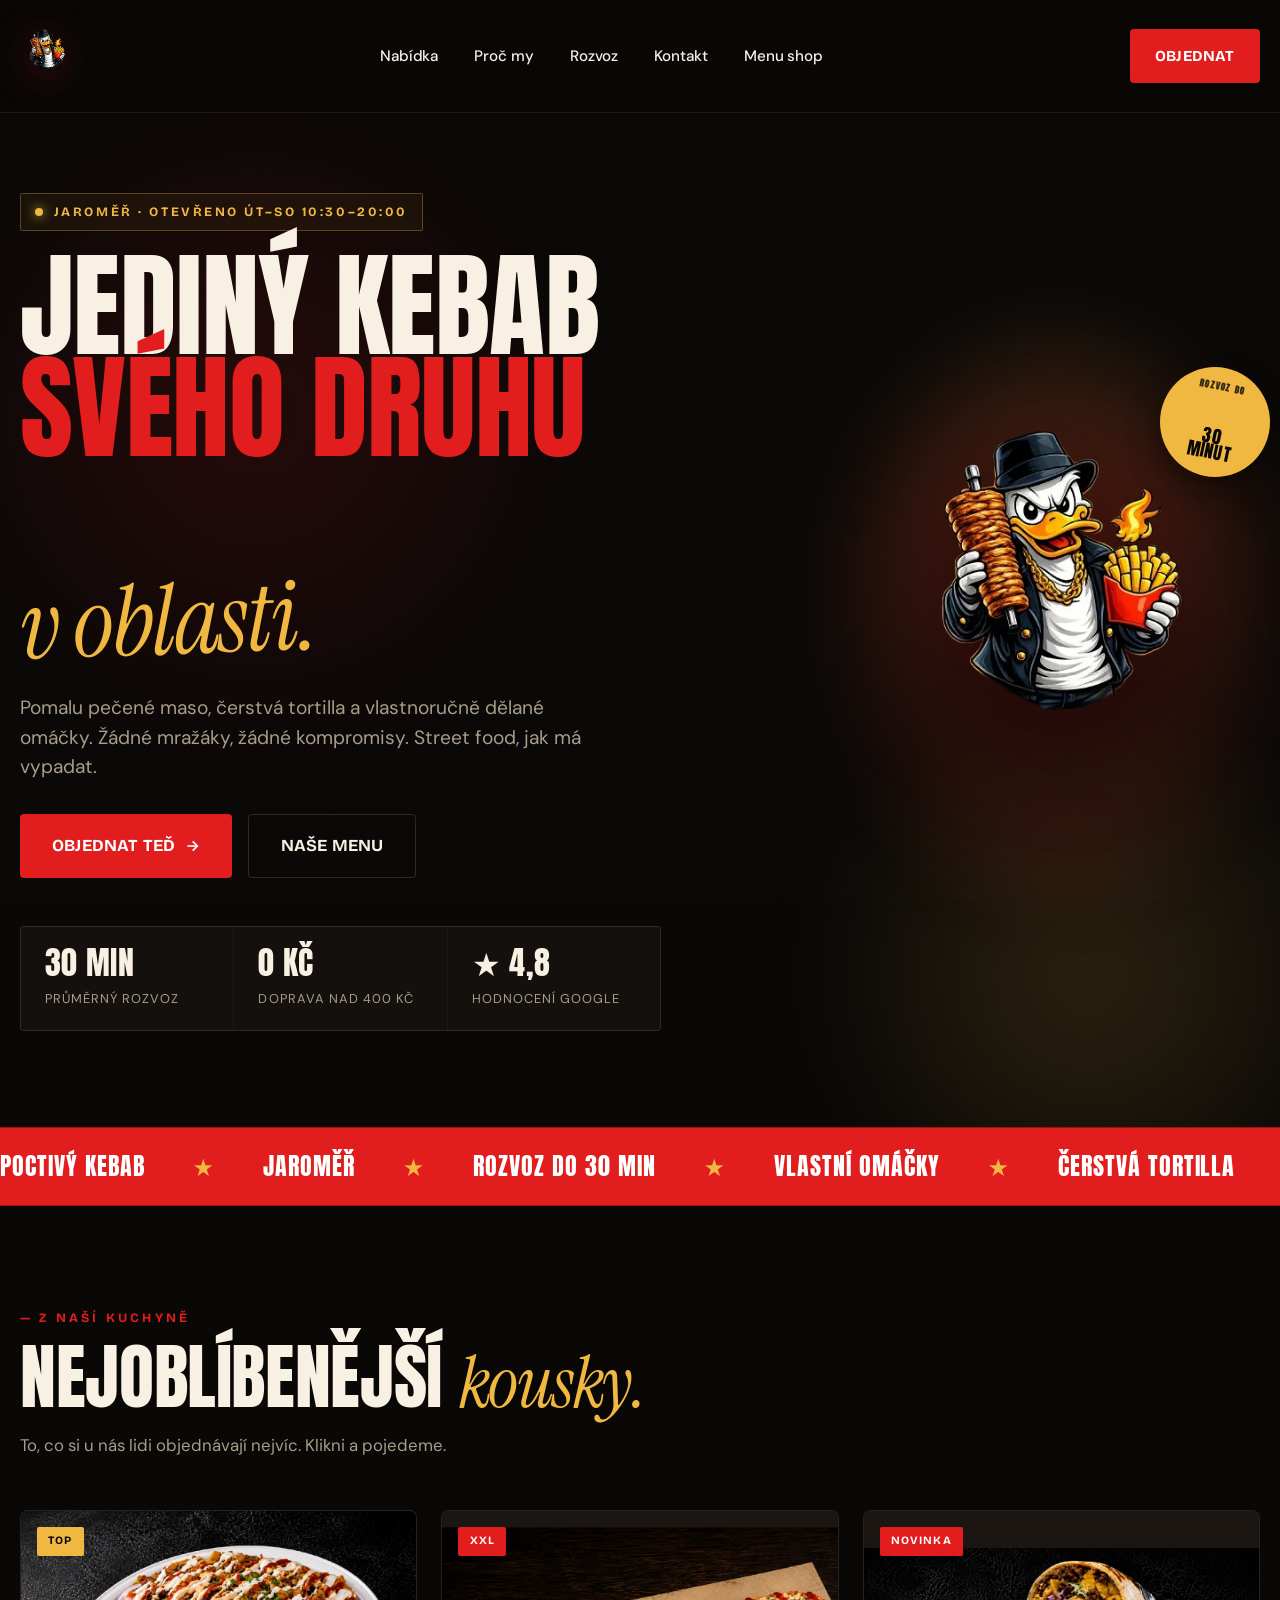
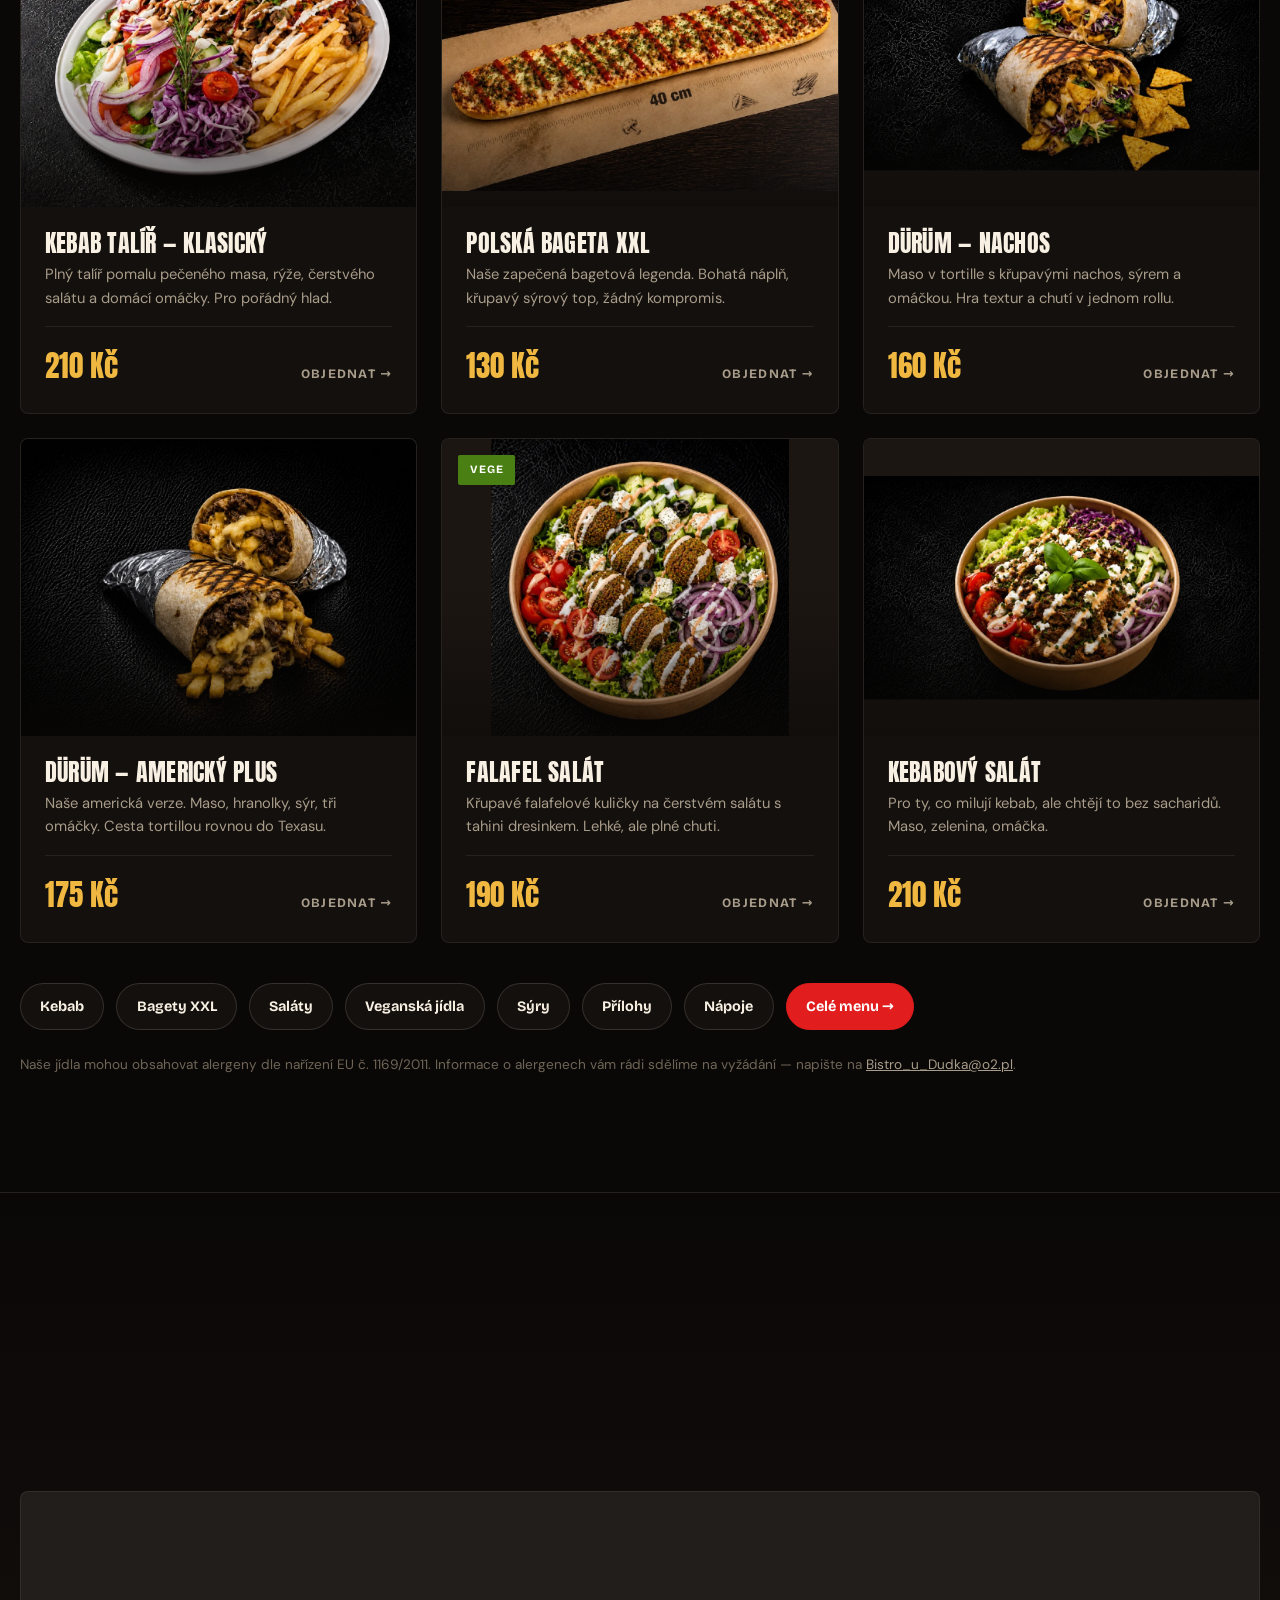
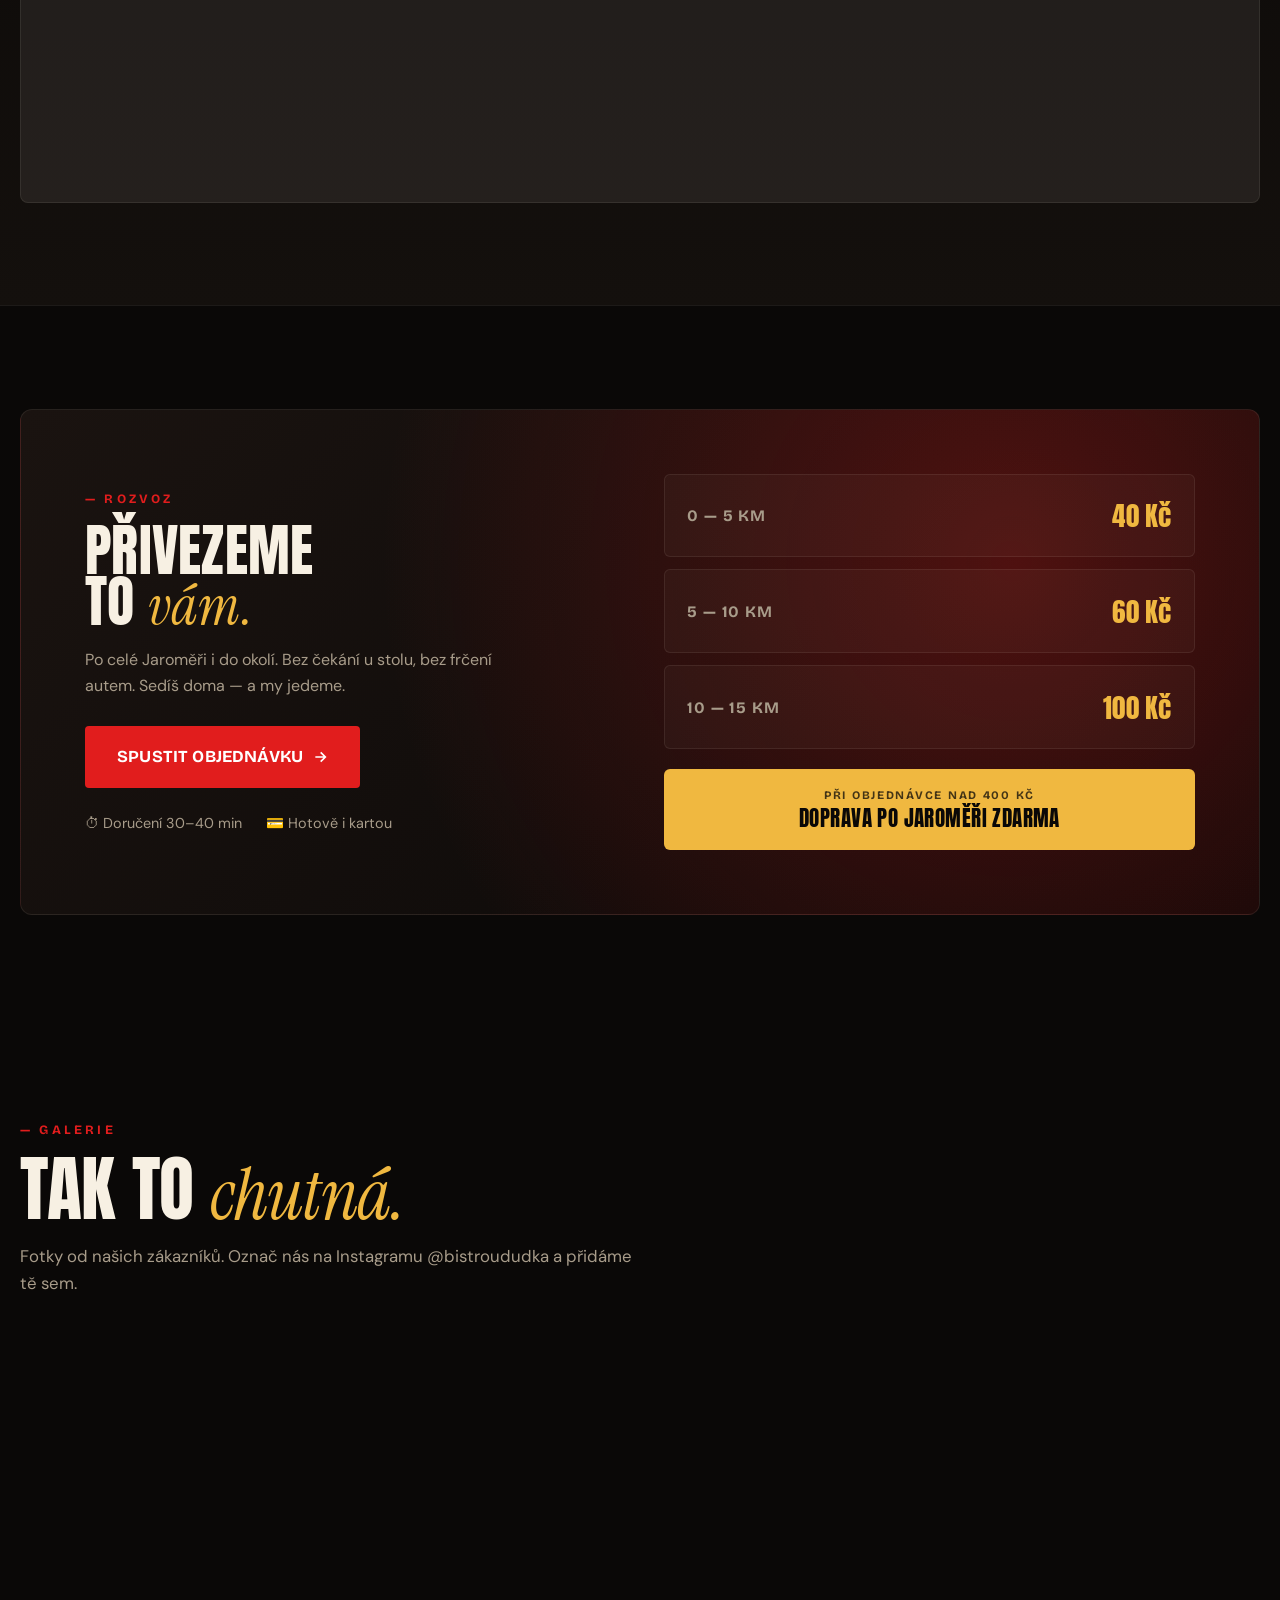
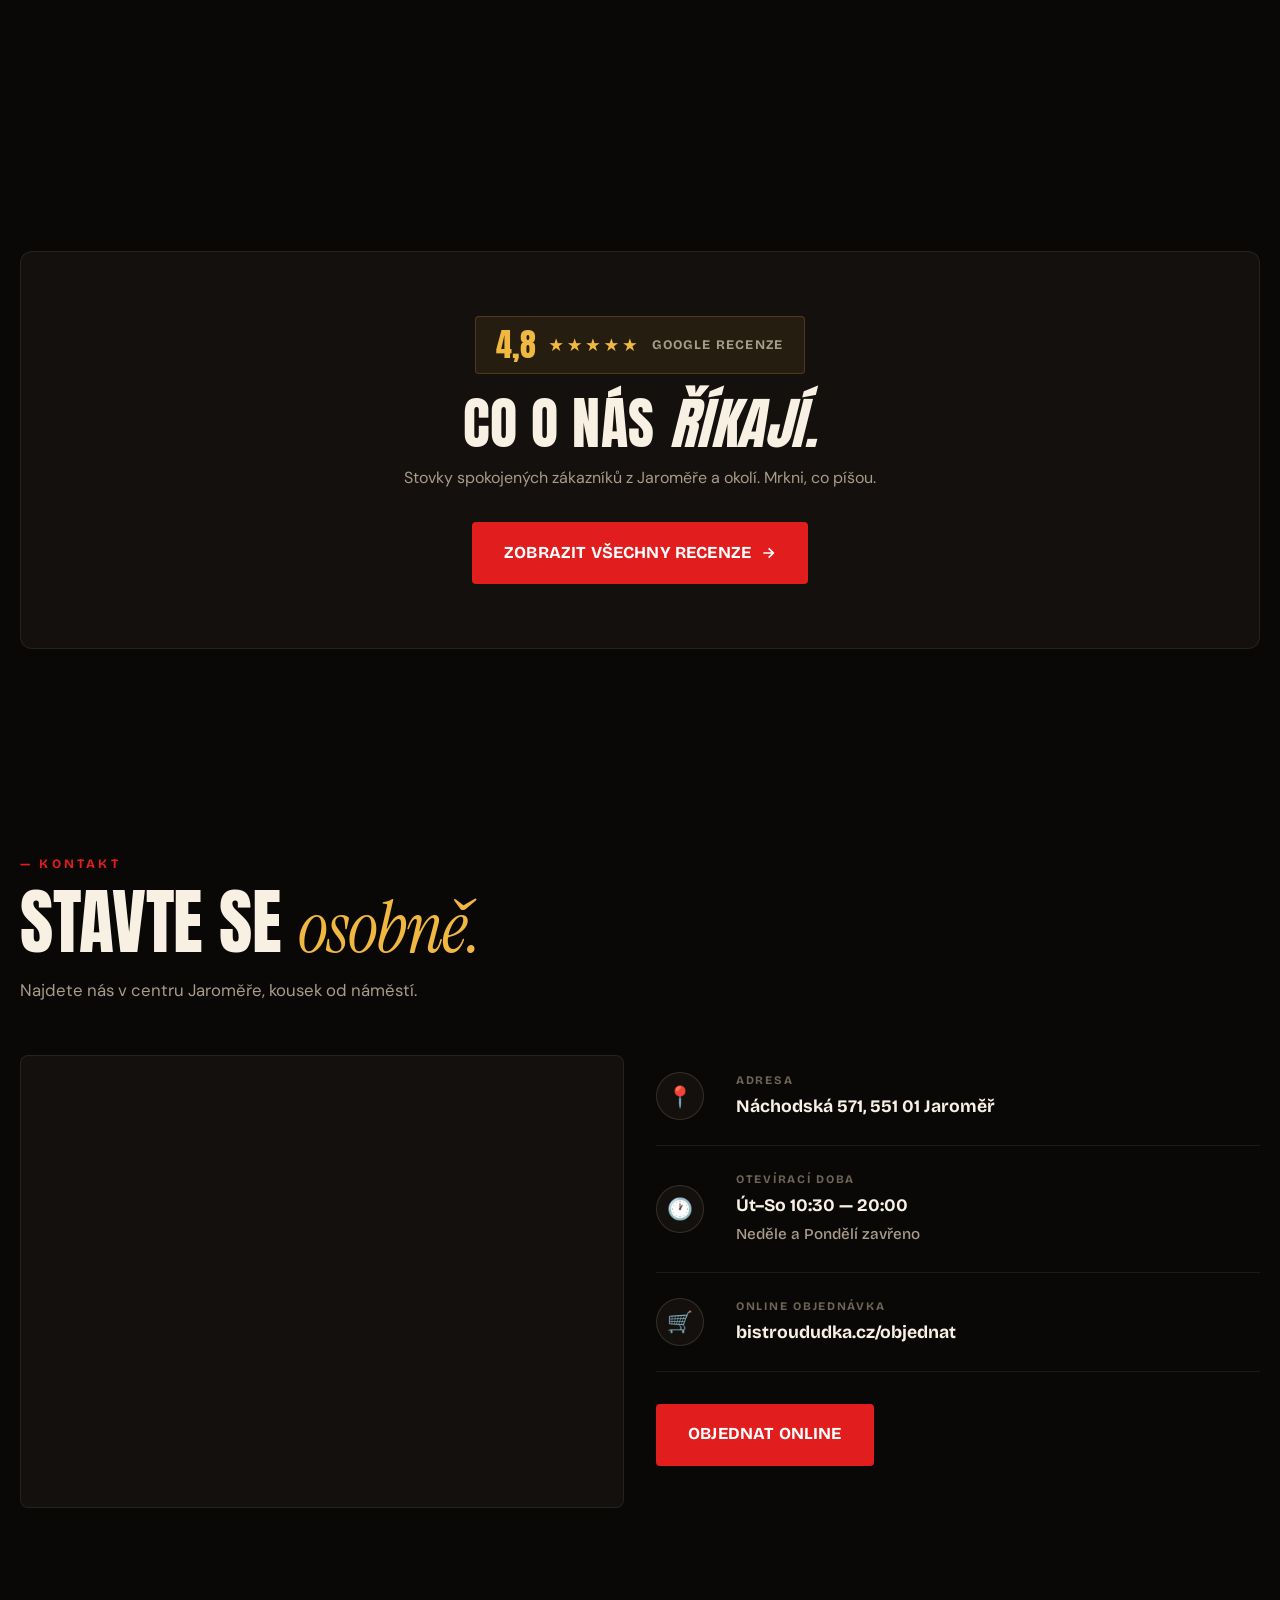
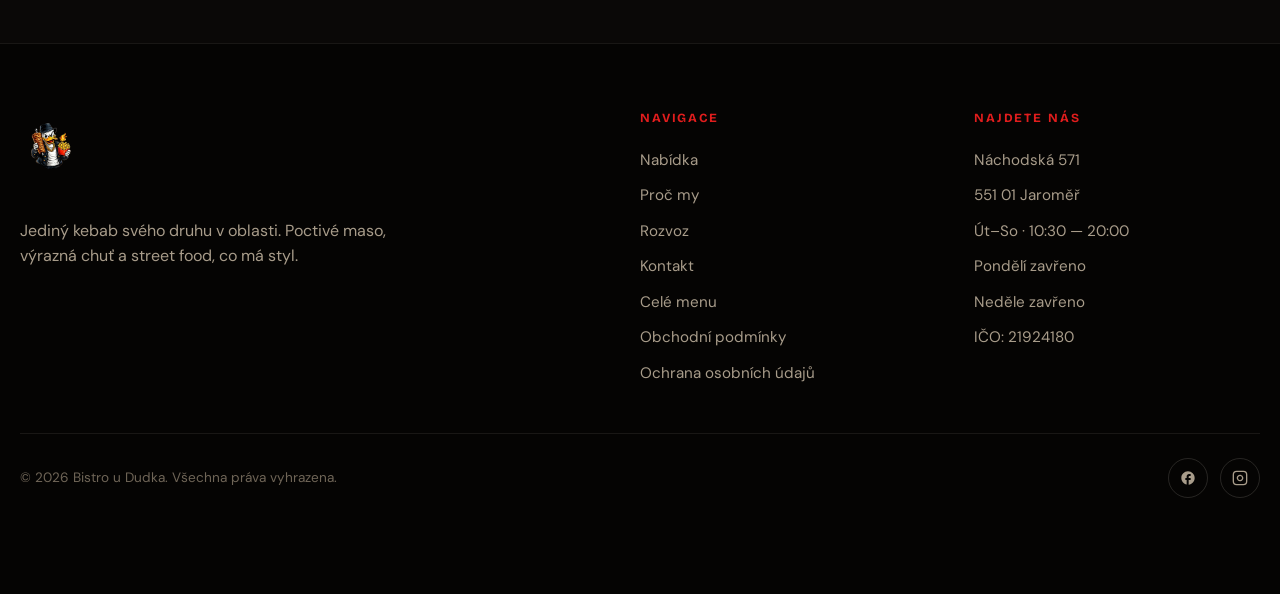
==== index.html @ 15f2c10a "Web Bistro u Dudka" ====
<!DOCTYPE html>
<html lang="cs">
<head>
<meta charset="UTF-8" />
<meta name="viewport" content="width=device-width, initial-scale=1.0" />
<title>Bistro u Dudka — Jediný kebab svého druhu v oblasti | Jaroměř</title>
<meta name="description" content="Poctivý kebab z Jaroměře. Pomalu pečené maso, vlastní omáčky, čerstvá tortilla. Rozvoz po Jaroměři a okolí do 30 minut." />
<meta property="og:title" content="Bistro u Dudka — Jediný kebab svého druhu v oblasti" />
<meta property="og:description" content="Poctivý kebab z Jaroměře. Pomalu pečené maso, vlastní omáčky, rozvoz do 30 min." />
<meta property="og:type" content="website" />
<meta property="og:url" content="https://bistroududka.cz" />
<meta property="og:image" content="images/mascot-removebg-preview.webp" />
<meta name="theme-color" content="#0a0807" />
 
<link rel="icon" type="image/webp" href="images/mascot-removebg-preview.webp" />
<link rel="icon" type="image/png" href="images/mascot-removebg-preview.png" />
<link href="fonts/fonts.css" rel="stylesheet">
 
<style>
  :root {
    --bg: #0a0807;
    --bg-elev: #14100d;
    --bg-elev-2: #1c1612;
    --ink: #f7f0e3;
    --ink-soft: #a89c8a;
    --ink-mute: #6f6557;
    --red: #e11d1d;
    --red-deep: #a30f0f;
    --red-glow: rgba(225,29,29,.4);
    --gold: #f0b840;
    --line: rgba(247,240,227,.08);
    --line-strong: rgba(247,240,227,.14);
 
    --display: 'Anton', 'Bricolage Grotesque', system-ui, sans-serif;
    --grotesque: 'Bricolage Grotesque', system-ui, sans-serif;
    --serif: 'Instrument Serif', Georgia, serif;
    --body: 'DM Sans', system-ui, -apple-system, sans-serif;
  }
 
  *, *::before, *::after { box-sizing: border-box; }
  html { scroll-behavior: smooth; }
  body {
    margin: 0;
    font-family: var(--body);
    background: var(--bg);
    color: var(--ink);
    line-height: 1.6;
    -webkit-font-smoothing: antialiased;
    overflow-x: hidden;
  }
  body::before {
    content: '';
    position: fixed; inset: 0;
    background-image: url("data:image/svg+xml,%3Csvg viewBox='0 0 200 200' xmlns='http://www.w3.org/2000/svg'%3E%3Cfilter id='n'%3E%3CfeTurbulence type='fractalNoise' baseFrequency='0.85' numOctaves='2' stitchTiles='stitch'/%3E%3CfeColorMatrix values='0 0 0 0 1 0 0 0 0 0.94 0 0 0 0 0.83 0 0 0 0.5 0'/%3E%3C/filter%3E%3Crect width='100%25' height='100%25' filter='url(%23n)'/%3E%3C/svg%3E");
    opacity: .04; pointer-events: none; z-index: 1; mix-blend-mode: overlay;
  }
 
  img { max-width: 100%; display: block; }
  a { color: inherit; text-decoration: none; }
  button { font: inherit; cursor: pointer; border: 0; background: none; color: inherit; }
 
  .container { width: min(1240px, 100% - 2.5rem); margin-inline: auto; position: relative; z-index: 2; }
 
  /* ============== NAV — DESKTOP ============== */
  .nav {
    position: sticky; top: 0; z-index: 50;
    backdrop-filter: blur(16px);
    background: color-mix(in srgb, var(--bg) 85%, transparent);
    border-bottom: 1px solid var(--line);
    transition: transform .3s ease;
  }
  .nav-inner {
    display: flex; align-items: center; justify-content: space-between;
    padding: 1rem 0;
    gap: 1.5rem;
  }
  .brand {
    display: flex;
    align-items: center;
    flex-shrink: 0;
  }
  .brand img {
    height: 80px;
    width: auto;
    display: block;
    filter: drop-shadow(0 6px 18px rgba(225,29,29,.25));
    transition: transform .3s ease, filter .3s ease;
  }
  .brand:hover img {
    transform: scale(1.04);
    filter: drop-shadow(0 8px 22px rgba(225,29,29,.45));
  }
 
  .nav-links {
    display: flex;
    gap: 2.25rem;
    font-weight: 500;
    font-size: .95rem;
    letter-spacing: -.005em;
  }
  .nav-links a { position: relative; padding: .35rem 0; transition: color .2s ease; }
  .nav-links a:hover { color: var(--red); }
  .nav-links a::after {
    content:''; position: absolute; left: 0; bottom: -2px; height: 2px; width: 0;
    background: var(--red); transition: width .3s ease;
  }
  .nav-links a:hover::after { width: 100%; }
 
  /* Buttons */
  .btn {
    display: inline-flex; align-items: center; gap: .55rem;
    padding: .9rem 1.6rem;
    background: var(--red); color: #fff;
    border-radius: 4px;
    font-family: var(--grotesque);
    font-weight: 700; font-size: .95rem;
    letter-spacing: .01em;
    text-transform: uppercase;
    transition: transform .2s ease, background .25s ease, box-shadow .25s ease;
    white-space: nowrap;
    position: relative;
    overflow: hidden;
  }
  .btn:hover { background: var(--red-deep); transform: translateY(-2px); box-shadow: 0 16px 32px -12px var(--red-glow); }
  .btn--lg { padding: 1.1rem 2rem; font-size: 1.05rem; }
  .btn--ghost {
    background: transparent; color: var(--ink);
    border: 1.5px solid var(--line-strong);
  }
  .btn--ghost:hover { border-color: var(--red); color: var(--red); background: transparent; box-shadow: none; transform: translateY(-2px); }
 
  /* ============== NAV — MOBIL ============== */
  .nav-mobile-links {
    display: none;
  }
 
@media (max-width: 880px) {
    .nav { 
      padding: 0;
    }
    .nav-inner {
      flex-direction: column;
      align-items: center;
      padding: .3rem 0 .15rem;
      gap: .2rem;
    }
      .brand img {
      height: 130px;
      margin-top: -20px;
      margin-bottom: -25px;
      filter: drop-shadow(0 8px 22px rgba(225,29,29,.35));
    }
    .nav-links, .nav-cta { display: none; }

    .nav.nav--hidden { transform: translateY(-100%); }

    .nav-mobile-links {
      display: flex;
      width: 100%;
      gap: .25rem;
      overflow-x: auto;
      scroll-snap-type: x mandatory;
      -webkit-overflow-scrolling: touch;
      padding: .65rem 1.25rem .75rem;
      border-top: 1px solid var(--line);
      margin-top: .5rem;
      scrollbar-width: none;
    }
    .nav-mobile-links::-webkit-scrollbar { display: none; }
    .nav-mobile-links a {
      flex: 0 0 auto;
      padding: .7rem 1rem;
      font-family: var(--grotesque);
      font-weight: 600;
      font-size: .85rem;
      text-transform: uppercase;
      letter-spacing: .08em;
      color: var(--ink-soft);
      border-radius: 999px;
      background: var(--bg-elev);
      border: 1px solid var(--line);
      scroll-snap-align: start;
      transition: all .2s ease;
      white-space: nowrap;
    }
    .nav-mobile-links a:hover,
    .nav-mobile-links a:active,
    .nav-mobile-links a.is-cta {
      background: var(--red);
      border-color: var(--red);
      color: #fff;
    }
    .nav-mobile-links a.is-cta {
      font-weight: 700;
    }
 
    /* Reviews button — fix overflow on mobile */
    .reviews .btn {
      white-space: normal;
      word-break: break-word;
      max-width: 100%;
      font-size: .9rem;
      padding: 1rem 1.5rem;
    }
  }
 
  @media (max-width: 480px) {
       .brand img { 
      height: 120px; 
      margin-top: -18px;
      margin-bottom: -22px;
    }
 
    .reviews .btn {
      font-size: .82rem;
      padding: .9rem 1.2rem;
    }
  }
 
  /* ============== HERO ============== */
  .hero {
    position: relative;
    padding: clamp(2.5rem, 7vw, 5rem) 0 clamp(3rem, 8vw, 6rem);
    overflow: hidden;
  }
  .hero::before {
    content: '';
    position: absolute; top: -10%; left: -10%;
    width: 60%; height: 80%;
    background: radial-gradient(circle, var(--red-glow) 0%, transparent 60%);
    opacity: .35; pointer-events: none;
    filter: blur(40px);
  }
  .hero::after {
    content: '';
    position: absolute; bottom: -20%; right: -10%;
    width: 50%; height: 70%;
    background: radial-gradient(circle, rgba(240,184,64,.15) 0%, transparent 60%);
    pointer-events: none; filter: blur(40px);
  }
 
  .hero-grid {
    display: grid;
    grid-template-columns: 1.2fr 1fr;
    gap: clamp(2rem, 5vw, 5rem);
    align-items: center;
    position: relative; z-index: 2;
  }
  @media (max-width: 920px) { .hero-grid { grid-template-columns: 1fr; gap: 2.5rem; } }
 
  .hero-eyebrow {
    display: inline-flex; align-items: center; gap: .65rem;
    font-family: var(--grotesque);
    font-size: .8rem; font-weight: 600;
    text-transform: uppercase; letter-spacing: .2em;
    color: var(--gold);
    padding: .5rem .9rem;
    border: 1px solid rgba(240,184,64,.3);
    border-radius: 2px;
    background: rgba(240,184,64,.05);
  }
  .hero-eyebrow .dot { width: 8px; height: 8px; border-radius:50%; background: var(--gold); box-shadow: 0 0 12px var(--gold); }
 
  .hero h1 {
    font-family: var(--display);
    font-weight: 400;
    font-size: clamp(3rem, 9vw, 7.2rem);
    line-height: .88;
    letter-spacing: -0.005em;
    text-transform: uppercase;
    margin: 1.5rem 0 1.5rem;
    color: var(--ink);
  }
  .hero h1 .line2 { color: var(--red); display: block; }
  .hero h1 .accent {
    font-family: var(--serif);
    font-style: italic;
    font-weight: 400;
    color: var(--gold);
    text-transform: none;
    letter-spacing: -.02em;
    display: inline-block;
    transform: translateY(-.05em) rotate(-2deg);
    font-size: .85em;
  }
 
  .hero-lead {
    font-size: clamp(1.05rem, 1.5vw, 1.2rem);
    color: var(--ink-soft);
    max-width: 44ch;
    margin: 0 0 2rem;
    line-height: 1.55;
  }
  .hero-cta { display: flex; gap: 1rem; flex-wrap: wrap; }
  @media (max-width: 480px) {
    .hero-cta .btn { flex: 1; justify-content: center; min-width: 0; }
  }
 
  /* hero mascot */
  .hero-mascot {
    position: relative;
    aspect-ratio: 3/4;
    max-width: 480px;
    margin-left: auto;
  }
  .hero-mascot-bg {
    position: absolute; inset: 0;
    background:
      radial-gradient(circle at 50% 40%, rgba(225,29,29,.35) 0%, transparent 55%),
      conic-gradient(from 0deg at 50% 50%, rgba(240,184,64,.1), rgba(225,29,29,.1), rgba(240,184,64,.1));
    border-radius: 50%;
    filter: blur(40px);
    animation: pulse-glow 4s ease-in-out infinite;
  }
  @keyframes pulse-glow { 0%, 100% { transform: scale(.95); opacity: .8; } 50% { transform: scale(1.05); opacity: 1; } }
 
  .hero-mascot img {
    position: relative; z-index: 2;
    width: 100%; height: 100%;
    object-fit: contain;
    filter: drop-shadow(0 30px 50px rgba(0,0,0,.5));
  }
  .hero-mascot-stamp {
    position: absolute; top: 5%; right: -10px;
    z-index: 3;
    width: 110px; height: 110px;
    background: var(--gold); color: #0a0807;
    border-radius: 50%;
    display: grid; place-items: center;
    text-align: center;
    font-family: var(--display); font-weight: 400;
    font-size: 1.1rem; line-height: .95;
    letter-spacing: .02em;
    transform: rotate(12deg);
    box-shadow: 0 15px 30px rgba(0,0,0,.4);
    animation: wobble 5s ease-in-out infinite;
  }
  .hero-mascot-stamp small { display: block; font-size: .55rem; letter-spacing: .15em; font-weight: 700; margin-bottom: 4px; opacity: .8; }
  @keyframes wobble { 0%,100% { transform: rotate(12deg); } 50% { transform: rotate(5deg) scale(1.04); } }
 
  @media (max-width: 920px) {
    .hero-mascot { margin-inline: auto; max-width: 320px; }
  }
  @media (max-width: 480px) {
    .hero-mascot { max-width: 260px; }
    .hero-mascot-stamp { width: 85px; height: 85px; font-size: .85rem; right: 0; }
    .hero-mascot-stamp small { font-size: .5rem; }
  }
 
  /* Hero stats bar */
  .hero-stats {
    display: grid;
    grid-template-columns: repeat(3, 1fr);
    gap: 1px;
    margin-top: 3rem;
    background: var(--line);
    border: 1px solid var(--line);
    border-radius: 4px;
    overflow: hidden;
  }
  .hero-stat {
    background: var(--bg-elev);
    padding: 1.25rem 1.5rem;
  }
  .hero-stat strong {
    display: block;
    font-family: var(--display);
    font-size: clamp(1.4rem, 2.5vw, 2rem);
    font-weight: 400;
    letter-spacing: .01em;
    color: var(--ink);
    line-height: 1;
    margin-bottom: .35rem;
  }
  .hero-stat span {
    font-size: .8rem;
    color: var(--ink-soft);
    text-transform: uppercase;
    letter-spacing: .08em;
  }
  @media (max-width: 600px) {
    .hero-stats { grid-template-columns: 1fr; margin-top: 2rem; }
    .hero-stat { padding: 1rem 1.25rem; display: flex; justify-content: space-between; align-items: center; }
    .hero-stat strong { margin-bottom: 0; }
  }
 
  /* ============== TICKER ============== */
  .ticker {
    background: var(--red);
    color: #fff;
    padding: 1.2rem 0;
    overflow: hidden;
    position: relative;
    z-index: 2;
    border-top: 1px solid var(--red-deep);
    border-bottom: 1px solid var(--red-deep);
  }
  .ticker-track {
    display: flex; gap: 3rem;
    width: max-content;
    animation: scroll 30s linear infinite;
    font-family: var(--display);
    font-weight: 400;
    font-size: 1.5rem;
    text-transform: uppercase;
    letter-spacing: .04em;
  }
  .ticker-track span { display: inline-flex; align-items: center; gap: 3rem; white-space: nowrap; }
  .ticker-track .dot { color: var(--gold); }
  @keyframes scroll { from { transform: translateX(0); } to { transform: translateX(-50%); } }
  @media (max-width: 600px) {
    .ticker-track { font-size: 1.15rem; gap: 2rem; }
    .ticker-track span { gap: 2rem; }
  }
 
  /* ============== Section base ============== */
  section { padding: clamp(3.5rem, 8vw, 7rem) 0; position: relative; z-index: 2; }
  .section-head { margin-bottom: clamp(2rem, 4vw, 3.5rem); }
  .section-eyebrow {
    font-family: var(--grotesque);
    font-size: .8rem; font-weight: 700;
    text-transform: uppercase; letter-spacing: .25em;
    color: var(--red);
    margin-bottom: 1rem;
  }
  .section-eyebrow::before { content: '— '; }
  .section-head h2 {
    font-family: var(--display);
    font-weight: 400;
    font-size: clamp(2.4rem, 6vw, 4.5rem);
    line-height: .9;
    letter-spacing: -.005em;
    text-transform: uppercase;
    margin: 0 0 1rem;
    color: var(--ink);
  }
  .section-head h2 em {
    font-family: var(--serif);
    font-style: italic;
    color: var(--gold);
    text-transform: none;
    font-weight: 400;
    letter-spacing: -.02em;
  }
  .section-head h2 .red { color: var(--red); }
  .section-head p {
    color: var(--ink-soft);
    max-width: 56ch;
    margin: 0;
    font-size: 1.05rem;
  }
 
  /* ============== MENU SHOWCASE ============== */
  .menu-grid {
    display: grid;
    grid-template-columns: repeat(3, 1fr);
    gap: 1.5rem;
  }
  @media (max-width: 880px) { .menu-grid { grid-template-columns: repeat(2, 1fr); } }
  @media (max-width: 540px) { .menu-grid { grid-template-columns: 1fr; gap: 1rem; } }
 
  .menu-card {
    background: var(--bg-elev);
    border: 1px solid var(--line);
    border-radius: 8px;
    overflow: hidden;
    transition: transform .35s ease, border-color .25s ease;
    display: flex; flex-direction: column;
  }
  .menu-card:hover { transform: translateY(-6px); border-color: var(--red); }
  .menu-card-img {
    aspect-ratio: 4/3;
    background: var(--bg-elev-2);
    background-size: cover; background-position: center;
    position: relative;
    overflow: hidden;
  }
  .menu-card-img::after {
    content: '';
    position: absolute; inset: 0;
    background: linear-gradient(to top, rgba(10,8,7,.6), transparent 50%);
  }
  .menu-card-tag {
    position: absolute; top: 1rem; left: 1rem; z-index: 2;
    background: var(--red); color: #fff;
    padding: .35rem .7rem;
    font-family: var(--grotesque); font-weight: 700;
    font-size: .7rem; text-transform: uppercase; letter-spacing: .1em;
    border-radius: 2px;
  }
  .menu-card-tag--gold { background: var(--gold); color: #0a0807; }
  .menu-card-body {
    padding: 1.5rem;
    flex: 1;
    display: flex; flex-direction: column;
  }
  .menu-card h3 {
    font-family: var(--display);
    font-weight: 400; font-size: 1.5rem;
    text-transform: uppercase;
    letter-spacing: .01em;
    margin: 0 0 .5rem;
    line-height: 1;
  }
  .menu-card p { color: var(--ink-soft); margin: 0 0 1rem; font-size: .92rem; flex: 1; }
  .menu-card-foot {
    display: flex; justify-content: space-between; align-items: baseline;
    padding-top: 1rem;
    border-top: 1px solid var(--line);
  }
  .menu-card-price {
    font-family: var(--display);
    font-size: 1.8rem;
    color: var(--gold);
  }
  .menu-card-link {
    font-family: var(--grotesque);
    font-weight: 600; font-size: .8rem;
    text-transform: uppercase; letter-spacing: .1em;
    color: var(--ink-soft);
    transition: color .2s ease;
  }
  .menu-card:hover .menu-card-link { color: var(--red); }
  .menu-card-link::after { content: ' →'; }
 
  /* Categories chips */
  .cat-chips {
    display: flex; gap: .75rem; flex-wrap: wrap;
    margin-top: 2.5rem;
  }
  .chip {
    padding: .7rem 1.2rem;
    background: var(--bg-elev);
    border: 1px solid var(--line-strong);
    border-radius: 999px;
    font-family: var(--grotesque);
    font-weight: 600; font-size: .9rem;
    transition: all .2s ease;
  }
  .chip:hover, .chip:active { background: var(--red); border-color: var(--red); color: #fff; transform: translateY(-2px); }
 
  /* ============== WHY US ============== */
  .why {
    background: linear-gradient(180deg, var(--bg) 0%, var(--bg-elev) 100%);
    border-top: 1px solid var(--line);
    border-bottom: 1px solid var(--line);
  }
  .why-grid {
    display: grid;
    grid-template-columns: repeat(3, 1fr);
    gap: 0;
    border: 1px solid var(--line);
    border-radius: 8px;
    overflow: hidden;
    background: var(--line);
  }
  @media (max-width: 880px) { .why-grid { grid-template-columns: 1fr; } }
  .why-item {
    background: var(--bg-elev);
    padding: clamp(2rem, 4vw, 3rem);
    position: relative;
  }
  .why-num {
    font-family: var(--display);
    font-size: 4rem;
    color: var(--red);
    line-height: 1;
    margin-bottom: 1.5rem;
    opacity: .9;
  }
  .why-item h3 {
    font-family: var(--display);
    font-weight: 400;
    font-size: 1.6rem;
    text-transform: uppercase;
    letter-spacing: .01em;
    margin: 0 0 .75rem;
  }
  .why-item p { color: var(--ink-soft); margin: 0; font-size: .95rem; line-height: 1.6; }
 
  /* ============== DELIVERY ============== */
  .delivery-wrap {
    background:
      radial-gradient(circle at 80% 30%, rgba(225,29,29,.3), transparent 60%),
      linear-gradient(135deg, #1a1310 0%, #0a0807 100%);
    border: 1px solid var(--line);
    border-radius: 12px;
    padding: clamp(2rem, 5vw, 4rem);
    position: relative;
    overflow: hidden;
  }
  .delivery-inner {
    display: grid;
    grid-template-columns: 1fr 1fr;
    gap: 3rem; align-items: center;
  }
  @media (max-width: 880px) { .delivery-inner { grid-template-columns: 1fr; gap: 2rem; } }
 
  .price-tiers { display: flex; flex-direction: column; gap: .75rem; }
  .tier {
    display: flex; justify-content: space-between; align-items: center;
    padding: 1.2rem 1.4rem;
    background: rgba(247,240,227,.03);
    border: 1px solid var(--line);
    border-radius: 6px;
    transition: all .25s ease;
  }
  .tier:hover { background: rgba(247,240,227,.06); border-color: var(--red); transform: translateX(4px); }
  .tier-range {
    font-family: var(--grotesque);
    font-weight: 600; font-size: 1rem;
    color: var(--ink-soft);
    text-transform: uppercase; letter-spacing: .05em;
  }
  .tier-price {
    font-family: var(--display);
    font-weight: 400; font-size: 1.7rem;
    color: var(--gold);
    letter-spacing: .01em;
  }
 
  .free-banner {
    margin-top: 1.25rem;
    background: var(--gold);
    color: #0a0807;
    padding: 1.25rem 1.4rem;
    border-radius: 6px;
    font-family: var(--display);
    font-weight: 400;
    text-align: center;
    font-size: 1.3rem;
    text-transform: uppercase;
    letter-spacing: .02em;
    line-height: 1.1;
  }
  .free-banner small {
    display: block;
    font-family: var(--grotesque);
    font-weight: 700;
    font-size: .72rem;
    letter-spacing: .15em;
    margin-bottom: .35rem;
    opacity: .75;
  }
 
  .delivery-notes {
    margin-top: 1.5rem;
    display: flex; gap: 1.5rem; flex-wrap: wrap;
    font-size: .9rem;
    color: var(--ink-soft);
  }
  .delivery-notes span { display: inline-flex; align-items: center; gap: .5rem; }
 
  /* ============== GALLERY ============== */
  .gallery {
    display: grid;
    grid-template-columns: repeat(4, 1fr);
    gap: 1rem;
  }
  @media (max-width: 880px) { .gallery { grid-template-columns: repeat(2, 1fr); } }
 
  .gallery a {
    aspect-ratio: 1;
    border-radius: 6px;
    overflow: hidden;
    position: relative;
    background: var(--bg-elev);
    border: 1px solid var(--line);
  }
  .gallery img { width:100%; height:100%; object-fit: cover; transition: transform .6s cubic-bezier(.2,.7,.2,1); }
  .gallery a:hover img { transform: scale(1.1); }
  .gallery a::after {
    content:''; position: absolute; inset: 0;
    background: linear-gradient(to top, rgba(225,29,29,.4), transparent 60%);
    opacity: 0; transition: opacity .3s ease;
  }
  .gallery a:hover::after { opacity: 1; }
 
  /* ============== REVIEWS ============== */
  .reviews {
    text-align: center;
    background: var(--bg-elev);
    border: 1px solid var(--line);
    border-radius: 12px;
    padding: clamp(2.5rem, 5vw, 4rem);
  }
  .review-rating {
    display: inline-flex; align-items: center; gap: .75rem;
    background: rgba(240,184,64,.08);
    border: 1px solid rgba(240,184,64,.2);
    padding: .75rem 1.25rem;
    border-radius: 4px;
    margin-bottom: 1.5rem;
    flex-wrap: wrap;
    justify-content: center;
  }
  .review-rating .num {
    font-family: var(--display);
    font-size: 2rem;
    color: var(--gold);
    line-height: 1;
  }
  .review-rating .stars { color: var(--gold); font-size: 1.1rem; letter-spacing: .15em; }
  .review-rating .label {
    font-family: var(--grotesque);
    font-size: .82rem; font-weight: 600;
    text-transform: uppercase; letter-spacing: .1em;
    color: var(--ink-soft);
  }
  .reviews h2 {
    font-family: var(--display);
    font-weight: 400;
    font-size: clamp(2rem, 5vw, 3.5rem);
    text-transform: uppercase;
    letter-spacing: .01em;
    line-height: .9;
    margin: 0 0 1rem;
  }
  .reviews p {
    color: var(--ink-soft);
    max-width: 50ch;
    margin: 0 auto 2rem;
  }
 
  /* ============== CONTACT ============== */
  .contact-grid {
    display: grid;
    grid-template-columns: 1fr 1fr;
    gap: 2rem;
  }
  @media (max-width: 880px) { .contact-grid { grid-template-columns: 1fr; } }
 
  .map-frame {
    aspect-ratio: 4/3;
    border-radius: 8px;
    overflow: hidden;
    border: 1px solid var(--line);
    background: var(--bg-elev);
  }
  .map-frame iframe {
    width: 100%; height: 100%; border: 0;
    filter: invert(.92) hue-rotate(180deg) saturate(.8) contrast(1.05);
  }
 
  .contact-block { padding: 1rem 0; }
  .contact-row {
    display: grid;
    grid-template-columns: 60px 1fr;
    gap: 1.25rem;
    padding: 1.5rem 0;
    border-bottom: 1px solid var(--line);
    align-items: center;
  }
  .contact-row:first-child { padding-top: 0; }
  .contact-row:last-child { border-bottom: 0; }
  .contact-icon {
    width: 48px; height: 48px;
    background: var(--bg-elev);
    border: 1px solid var(--line-strong);
    border-radius: 50%;
    display: grid; place-items: center;
    font-size: 1.3rem;
  }
  .contact-row .label {
    font-family: var(--grotesque);
    font-size: .72rem; font-weight: 700;
    text-transform: uppercase; letter-spacing: .15em;
    color: var(--ink-mute);
    margin-bottom: .2rem;
  }
  .contact-row .val {
    font-family: var(--grotesque);
    font-weight: 600; font-size: 1.1rem;
    color: var(--ink);
  }
  .contact-row .val a:hover { color: var(--red); }
  @media (max-width: 480px) {
    .contact-row { grid-template-columns: 48px 1fr; gap: 1rem; padding: 1.25rem 0; }
    .contact-icon { width: 40px; height: 40px; font-size: 1.1rem; }
    .contact-row .val { font-size: 1rem; }
  }
 
  /* ============== FOOTER ============== */
  footer {
    background: #050403;
    border-top: 1px solid var(--line);
    padding: 4rem 0 6rem;
    margin-top: 2rem;
    position: relative; z-index: 2;
  }
  .footer-top {
    display: grid;
    grid-template-columns: 2fr 1fr 1fr;
    gap: 3rem;
    padding-bottom: 3rem;
    border-bottom: 1px solid var(--line);
  }
  @media (max-width: 720px) { .footer-top { grid-template-columns: 1fr; gap: 2rem; text-align: center; } }
  .footer-brand img { height: 90px; width: auto; margin-bottom: 1.25rem; }
  @media (max-width: 720px) { .footer-brand img { margin-inline: auto; } .footer-brand p { margin-inline: auto; } }
  .footer-brand p { color: var(--ink-soft); margin: 0; max-width: 38ch; }
  .footer-col h5 {
    font-family: var(--grotesque);
    font-weight: 700; font-size: .78rem;
    letter-spacing: .15em;
    text-transform: uppercase;
    color: var(--red);
    margin: 0 0 1.25rem;
  }
  .footer-col ul { list-style: none; padding: 0; margin: 0; display: flex; flex-direction: column; gap: .7rem; }
  .footer-col li { color: var(--ink-soft); font-size: .95rem; }
  .footer-col a:hover { color: var(--gold); }
  .footer-bottom {
    padding-top: 1.5rem;
    display: flex; justify-content: space-between; align-items: center;
    gap: 1rem; flex-wrap: wrap;
    font-size: .85rem;
    color: var(--ink-mute);
  }
  .socials { display: flex; gap: .75rem; }
  .socials a {
    width: 40px; height: 40px;
    display: grid; place-items: center;
    border: 1px solid var(--line-strong);
    border-radius: 50%;
    color: var(--ink-soft);
    transition: all .25s ease;
  }
  .socials a:hover { background: var(--red); border-color: var(--red); color: #fff; transform: translateY(-2px); }
  .socials svg { width: 16px; height: 16px; }
 
  /* Sticky mobile CTA */
  .mobile-cta {
    display: none;
    position: fixed; bottom: 1rem; left: 1rem; right: 1rem;
    z-index: 45;
    background: var(--red); color: #fff;
    padding: 1.1rem 1.5rem;
    border-radius: 8px;
    text-align: center;
    font-family: var(--display);
    font-weight: 400;
    font-size: 1.2rem;
    text-transform: uppercase;
    letter-spacing: .03em;
    box-shadow: 0 18px 40px -10px var(--red-glow);
  }
  @media (max-width: 880px) {
    .mobile-cta { display: block; }
    body { padding-bottom: 5.5rem; }
  }
 
  /* Reveal */
  .reveal { opacity: 0; transform: translateY(20px); transition: opacity .7s ease, transform .7s ease; }
  .reveal.in { opacity: 1; transform: translateY(0); }
  @media (prefers-reduced-motion: reduce) {
    .reveal { opacity: 1; transform: none; }
    .ticker-track, .hero-mascot-stamp, .hero-mascot-bg { animation: none; }
    html { scroll-behavior: auto; }
  }
 
  /* ============== ORDER MODAL ============== */
  .order-overlay {
    position: fixed; inset: 0;
    z-index: 100;
    background: rgba(10,8,7,.88);
    backdrop-filter: blur(14px);
    display: none;
    place-items: center;
    padding: 1.5rem;
    overflow-y: auto;
  }
  .order-overlay.is-open { display: grid; }
 
  .order-modal {
    background: var(--bg-elev);
    border: 1px solid var(--line-strong);
    border-radius: 14px;
    width: min(920px, 100%);
    max-height: 90vh;
    overflow-y: auto;
    padding: clamp(1.5rem, 4vw, 2.5rem);
    position: relative;
    box-shadow: 0 40px 80px rgba(0,0,0,.6);
    animation: modalIn .35s ease;
  }
  @keyframes modalIn {
    from { opacity: 0; transform: scale(.96) translateY(10px); }
    to { opacity: 1; transform: scale(1) translateY(0); }
  }
 
  .order-modal-close {
    position: absolute; top: 1rem; right: 1rem;
    width: 44px; height: 44px;
    display: grid; place-items: center;
    border-radius: 50%;
    border: 1px solid var(--line-strong);
    background: var(--bg);
    color: var(--ink-soft);
    font-size: 1.3rem;
    transition: all .2s ease;
    z-index: 2;
  }
  .order-modal-close:hover { background: var(--red); border-color: var(--red); color: #fff; }
 
  .order-modal-title {
    font-family: var(--display);
    font-weight: 400;
    font-size: clamp(1.8rem, 4vw, 2.8rem);
    text-transform: uppercase;
    letter-spacing: .01em;
    line-height: .95;
    margin: 0 0 .5rem;
  }
  .order-modal-title em {
    font-family: var(--serif);
    font-style: italic;
    color: var(--gold);
    text-transform: none;
    font-weight: 400;
  }
  .order-modal-sub {
    color: var(--ink-soft);
    margin: 0 0 2rem;
    font-size: .95rem;
  }
 
  .order-cats {
    display: grid;
    grid-template-columns: repeat(3, 1fr);
    gap: 1rem;
  }
  @media (max-width: 700px) { .order-cats { grid-template-columns: repeat(2, 1fr); gap: .75rem; } }
 
  .order-cat {
    display: flex;
    flex-direction: column;
    border-radius: 10px;
    overflow: hidden;
    border: 1px solid var(--line);
    background: var(--bg);
    transition: transform .3s ease, border-color .25s ease, box-shadow .3s ease;
  }
  .order-cat:hover {
    transform: translateY(-5px);
    border-color: var(--red);
    box-shadow: 0 16px 32px -8px rgba(225,29,29,.25);
  }
  .order-cat-img {
    aspect-ratio: 16/10;
    background-size: cover;
    background-position: center;
    position: relative;
  }
  .order-cat-img::after {
    content: '';
    position: absolute; inset: 0;
    background: linear-gradient(to top, rgba(10,8,7,.45), transparent 60%);
  }
  .order-cat-label {
    padding: .9rem 1rem;
    font-family: var(--display);
    font-weight: 400;
    font-size: 1.15rem;
    text-transform: uppercase;
    letter-spacing: .02em;
    text-align: center;
    color: var(--ink);
  }
</style>
</head>
<body>
 
<!-- ============== NAV ============== -->
<header class="nav">
  <div class="container nav-inner">
    <a href="#" class="brand" aria-label="Bistro u Dudka">
      <img src="images/mascot-removebg-preview.webp" alt="Bistro u Dudka" />
    </a>
    <nav class="nav-links">
      <a href="#nabidka">Nabídka</a>
      <a href="#proc">Proč my</a>
      <a href="#rozvoz">Rozvoz</a>
      <a href="#kontakt">Kontakt</a>
      <a href="objednat/objednavka.html">Menu shop</a>
    </nav>
    <a class="btn nav-cta" href="objednat/objednavka.html">Objednat</a>
 
    <!-- Mobilní menu — viditelné odkazy pod logem -->
    <nav class="nav-mobile-links" aria-label="Mobilní navigace">
      <a href="#nabidka">Nabídka</a>
      <a href="#proc">Proč my</a>
      <a href="#rozvoz">Rozvoz</a>
      <a href="#kontakt">Kontakt</a>
      <a href="objednat/objednavka.html" class="is-cta">Objednat →</a>
    </nav>
  </div>
</header>
 
<!-- ============== HERO ============== -->
<section class="hero">
  <div class="container hero-grid">
    <div class="reveal">
      <span class="hero-eyebrow"><span class="dot"></span> Jaroměř · Otevřeno Út–So 10:30–20:00</span>
      <h1>
        Jediný kebab<br>
        <span class="line2">svého druhu</span><br>
        <span class="accent">v oblasti.</span>
      </h1>
      <p class="hero-lead">
        Pomalu pečené maso, čerstvá tortilla a vlastnoručně dělané omáčky. Žádné mražáky, žádné kompromisy. Street food, jak má vypadat.
      </p>
      <div class="hero-cta">
        <a class="btn btn--lg" href="objednat/objednavka.html">
          Objednat teď
          <svg width="16" height="16" viewBox="0 0 24 24" fill="none" stroke="currentColor" stroke-width="2.5"><path d="M5 12h14M13 5l7 7-7 7"/></svg>
        </a>
        <a class="btn btn--lg btn--ghost" href="#nabidka">Naše menu</a>
      </div>
 
      <div class="hero-stats">
        <div class="hero-stat"><strong>30 MIN</strong><span>průměrný rozvoz</span></div>
        <div class="hero-stat"><strong>0 KČ</strong><span>doprava nad 400 Kč</span></div>
        <div class="hero-stat"><strong>★ 4,8</strong><span>hodnocení Google</span></div>
      </div>
    </div>
 
    <div class="hero-mascot reveal">
      <div class="hero-mascot-bg"></div>
      <div class="hero-mascot-stamp"><small>ROZVOZ DO</small>30<br>MINUT</div>
      <img src="images/mascot-removebg-preview.webp" alt="Dudkův kebab maskot" />
    </div>
  </div>
</section>
 
<!-- ============== TICKER ============== -->
<div class="ticker" aria-hidden="true">
  <div class="ticker-track">
    <span>POCTIVÝ KEBAB <span class="dot">★</span> JAROMĚŘ <span class="dot">★</span> ROZVOZ DO 30 MIN <span class="dot">★</span> VLASTNÍ OMÁČKY <span class="dot">★</span> ČERSTVÁ TORTILLA <span class="dot">★</span> XXL BAGETY <span class="dot">★</span></span>
    <span>POCTIVÝ KEBAB <span class="dot">★</span> JAROMĚŘ <span class="dot">★</span> ROZVOZ DO 30 MIN <span class="dot">★</span> VLASTNÍ OMÁČKY <span class="dot">★</span> ČERSTVÁ TORTILLA <span class="dot">★</span> XXL BAGETY <span class="dot">★</span></span>
  </div>
</div>
 
<!-- ============== MENU SHOWCASE ============== -->
<section id="nabidka">
  <div class="container">
    <div class="section-head reveal">
      <div class="section-eyebrow">Z naší kuchyně</div>
      <h2>Nejoblíbenější <em>kousky.</em></h2>
      <p>To, co si u nás lidi objednávají nejvíc. Klikni a pojedeme.</p>
    </div>
 
    <div class="menu-grid">
      <a href="objednat/objednavka.html" class="menu-card reveal">
        <div class="menu-card-img" style="background-image:url('images/menu-kebab-talir.webp');">
          <span class="menu-card-tag menu-card-tag--gold">TOP</span>
        </div>
        <div class="menu-card-body">
          <h3>Kebab talíř — Klasický</h3>
          <p>Plný talíř pomalu pečeného masa, rýže, čerstvého salátu a domácí omáčky. Pro pořádný hlad.</p>
          <div class="menu-card-foot">
            <span class="menu-card-price">210 Kč</span>
            <span class="menu-card-link">Objednat</span>
          </div>
        </div>
      </a>
 
      <a href="objednat/objednavka.html" class="menu-card reveal">
        <div class="menu-card-img" style="background-image:url('images/menu-bageta-xxl.webp');">
          <span class="menu-card-tag">XXL</span>
        </div>
        <div class="menu-card-body">
          <h3>Polská bageta XXL</h3>
          <p>Naše zapečená bagetová legenda. Bohatá náplň, křupavý sýrový top, žádný kompromis.</p>
          <div class="menu-card-foot">
            <span class="menu-card-price">130 Kč</span>
            <span class="menu-card-link">Objednat</span>
          </div>
        </div>
      </a>
 
      <a href="objednat/objednavka.html" class="menu-card reveal">
        <div class="menu-card-img" style="background-image:url('images/menu-durum-nachos.webp');">
          <span class="menu-card-tag">NOVINKA</span>
        </div>
        <div class="menu-card-body">
          <h3>Dürüm — Nachos</h3>
          <p>Maso v tortille s křupavými nachos, sýrem a omáčkou. Hra textur a chutí v jednom rollu.</p>
          <div class="menu-card-foot">
            <span class="menu-card-price">160 Kč</span>
            <span class="menu-card-link">Objednat</span>
          </div>
        </div>
      </a>
 
      <a href="objednat/objednavka.html" class="menu-card reveal">
        <div class="menu-card-img" style="background-image:url('images/menu-durum-americky.webp');">
        </div>
        <div class="menu-card-body">
          <h3>Dürüm — Americký Plus</h3>
          <p>Naše americká verze. Maso, hranolky, sýr, tři omáčky. Cesta tortillou rovnou do Texasu.</p>
          <div class="menu-card-foot">
            <span class="menu-card-price">175 Kč</span>
            <span class="menu-card-link">Objednat</span>
          </div>
        </div>
      </a>
 
      <a href="objednat/objednavka.html" class="menu-card reveal">
        <div class="menu-card-img" style="background-image:url('images/menu-falafel-salat.webp');">
          <span class="menu-card-tag" style="background:#4a8013;">VEGE</span>
        </div>
        <div class="menu-card-body">
          <h3>Falafel salát</h3>
          <p>Křupavé falafelové kuličky na čerstvém salátu s tahini dresinkem. Lehké, ale plné chuti.</p>
          <div class="menu-card-foot">
            <span class="menu-card-price">190 Kč</span>
            <span class="menu-card-link">Objednat</span>
          </div>
        </div>
      </a>
 
      <a href="objednat/objednavka.html" class="menu-card reveal">
        <div class="menu-card-img" style="background-image:url('images/menu-kebab-salat.webp');">
        </div>
        <div class="menu-card-body">
          <h3>Kebabový salát</h3>
          <p>Pro ty, co milují kebab, ale chtějí to bez sacharidů. Maso, zelenina, omáčka.</p>
          <div class="menu-card-foot">
            <span class="menu-card-price">210 Kč</span>
            <span class="menu-card-link">Objednat</span>
          </div>
        </div>
      </a>
    </div>
 
    <div class="cat-chips reveal">
      <a href="objednat/objednavka.html" class="chip">Kebab</a>
      <a href="objednat/objednavka.html" class="chip">Bagety XXL</a>
      <a href="objednat/objednavka.html" class="chip">Saláty</a>
      <a href="objednat/objednavka.html" class="chip">Veganská jídla</a>
      <a href="objednat/objednavka.html" class="chip">Sýry</a>
      <a href="objednat/objednavka.html" class="chip">Přílohy</a>
      <a href="objednat/objednavka.html" class="chip">Nápoje</a>
      <a href="objednat/objednavka.html" class="chip" style="background:var(--red);border-color:var(--red);color:#fff;">Celé menu →</a>
    </div>
    <p style="margin-top:1.5rem;font-size:.85rem;color:var(--ink-mute);">Naše jídla mohou obsahovat alergeny dle nařízení EU č. 1169/2011. Informace o alergenech vám rádi sdělíme na vyžádání — napište na <a href="mailto:Bistro_u_Dudka@o2.pl" style="color:var(--ink-soft);text-decoration:underline;">Bistro_u_Dudka@o2.pl</a>.</p>
  </div>
</section>
 
<!-- ============== WHY US ============== -->
<section id="proc" class="why">
  <div class="container">
    <div class="section-head reveal">
      <div class="section-eyebrow">Proč k nám</div>
      <h2>Není kebab jako <span class="red">kebab.</span></h2>
      <p>Tři důvody, proč u nás chutná líp než kdekoli jinde v Jaroměři.</p>
    </div>
 
    <div class="why-grid">
      <div class="why-item reveal">
        <div class="why-num">01</div>
        <h3>Poctivé maso</h3>
        <p>Pomalu pečené přímo před vámi. Žádné mražené patty, žádné rekonstruované směsi. Jen maso, koření a oheň.</p>
      </div>
      <div class="why-item reveal">
        <div class="why-num">02</div>
        <h3>Vlastní recepty</h3>
        <p>Omáčky míchané každé ráno u nás v kuchyni. Tortilly čerstvé. Zelenina denně z trhu. Tak jak to má být.</p>
      </div>
      <div class="why-item reveal">
        <div class="why-num">03</div>
        <h3>Rychlý rozvoz</h3>
        <p>Po Jaroměři a okolí. Průměr 30 minut od objednávky po dveře. Nad 400 Kč zdarma — protože to dává smysl.</p>
      </div>
    </div>
  </div>
</section>
 
<!-- ============== DELIVERY ============== -->
<section id="rozvoz">
  <div class="container">
    <div class="delivery-wrap reveal">
      <div class="delivery-inner">
        <div>
          <div class="section-eyebrow">Rozvoz</div>
          <h2 style="font-family:var(--display);font-weight:400;font-size:clamp(2.2rem,5vw,3.5rem);line-height:.9;letter-spacing:.005em;text-transform:uppercase;margin:0 0 1rem;">
            Přivezeme<br>to <em style="font-family:var(--serif);font-style:italic;color:var(--gold);text-transform:none;font-weight:400;">vám.</em>
          </h2>
          <p style="color:var(--ink-soft);max-width:38ch;margin:0 0 1.75rem;">
            Po celé Jaroměři i do okolí. Bez čekání u stolu, bez frčení autem. Sedíš doma — a my jedeme.
          </p>
          <a class="btn btn--lg" href="objednat/objednavka.html">
            Spustit objednávku
            <svg width="16" height="16" viewBox="0 0 24 24" fill="none" stroke="currentColor" stroke-width="2.5"><path d="M5 12h14M13 5l7 7-7 7"/></svg>
          </a>
          <div class="delivery-notes">
            <span>⏱ Doručení 30–40 min</span>
            <span>💳 Hotově i kartou</span>
          </div>
        </div>
        <div>
          <div class="price-tiers">
            <div class="tier"><span class="tier-range">0 — 5 km</span><span class="tier-price">40 Kč</span></div>
            <div class="tier"><span class="tier-range">5 — 10 km</span><span class="tier-price">60 Kč</span></div>
            <div class="tier"><span class="tier-range">10 — 15 km</span><span class="tier-price">100 Kč</span></div>
          </div>
          <div class="free-banner">
            <small>Při objednávce nad 400 Kč</small>
            Doprava po Jaroměři zdarma
          </div>
        </div>
      </div>
    </div>
  </div>
</section>
 
<!-- ============== GALLERY ============== -->
<section>
  <div class="container">
    <div class="section-head reveal">
      <div class="section-eyebrow">Galerie</div>
      <h2>Tak to <em>chutná.</em></h2>
      <p>Fotky od našich zákazníků. Označ nás na Instagramu @bistroududka a přidáme tě sem.</p>
    </div>
    <div class="gallery">
      <a href="#" class="reveal"><img src="images/gallery-1.webp" alt="Kebab" loading="lazy" /></a>
      <a href="#" class="reveal"><img src="images/gallery-2.webp" alt="Kebab" loading="lazy" /></a>
      <a href="#" class="reveal"><img src="images/gallery-3.webp" alt="Kebab" loading="lazy" /></a>
      <a href="#" class="reveal"><img src="images/gallery-4.webp" alt="Kebab" loading="lazy" /></a>
    </div>
  </div>
</section>
 
<!-- ============== REVIEWS ============== -->
<section>
  <div class="container">
    <div class="reviews reveal">
      <div class="review-rating">
        <span class="num">4,8</span>
        <span class="stars">★★★★★</span>
        <span class="label">Google recenze</span>
      </div>
      <h2>Co o nás <em>říkají.</em></h2>
      <p>Stovky spokojených zákazníků z Jaroměře a okolí. Mrkni, co píšou.</p>
      <a class="btn btn--lg" href="https://www.google.com/search?q=Bistro+u+Dudka+Recenze" target="_blank" rel="noopener">
        Zobrazit všechny recenze
        <svg width="16" height="16" viewBox="0 0 24 24" fill="none" stroke="currentColor" stroke-width="2.5"><path d="M5 12h14M13 5l7 7-7 7"/></svg>
      </a>
    </div>
  </div>
</section>
 
<!-- ============== CONTACT ============== -->
<section id="kontakt">
  <div class="container">
    <div class="section-head reveal">
      <div class="section-eyebrow">Kontakt</div>
      <h2>Stavte se <em>osobně.</em></h2>
      <p>Najdete nás v centru Jaroměře, kousek od náměstí.</p>
    </div>
 
    <div class="contact-grid">
      <div class="map-frame reveal">
        <iframe
          src="https://www.google.com/maps?q=N%C3%A1chodsk%C3%A1+571,+551+01+Jarom%C4%9B%C5%99&output=embed"
          loading="lazy"
          referrerpolicy="no-referrer-when-downgrade"
          title="Mapa — Bistro u Dudka"></iframe>
      </div>
 
      <div class="contact-block reveal">
        <div class="contact-row">
          <div class="contact-icon">📍</div>
          <div>
            <div class="label">Adresa</div>
            <div class="val">Náchodská 571, 551 01 Jaroměř</div>
          </div>
        </div>
        <div class="contact-row">
          <div class="contact-icon">🕐</div>
          <div>
            <div class="label">Otevírací doba</div>
            <div class="val">Út–So 10:30 — 20:00<br><span style="color:var(--ink-soft);font-size:.95rem;font-weight:500;">Neděle a Pondělí zavřeno</span></div>
          </div>
        </div>
        <div class="contact-row">
          <div class="contact-icon">🛒</div>
          <div>
            <div class="label">Online objednávka</div>
            <div class="val"><a href="objednat/objednavka.html">bistroududka.cz/objednat</a></div>
          </div>
        </div>
        <div style="margin-top:2rem;">
          <a class="btn btn--lg" href="objednat/objednavka.html">Objednat online</a>
        </div>
      </div>
    </div>
  </div>
</section>
 
<!-- ============== FOOTER ============== -->
<footer>
  <div class="container">
    <div class="footer-top">
      <div class="footer-brand">
        <img src="images/mascot-removebg-preview.webp" alt="Bistro u Dudka" />
        <p>Jediný kebab svého druhu v oblasti. Poctivé maso, výrazná chuť a street food, co má styl.</p>
      </div>
      <div class="footer-col">
        <h5>Navigace</h5>
        <ul>
          <li><a href="#nabidka">Nabídka</a></li>
          <li><a href="#proc">Proč my</a></li>
          <li><a href="#rozvoz">Rozvoz</a></li>
          <li><a href="#kontakt">Kontakt</a></li>
          <li><a href="objednat/objednavka.html">Celé menu</a></li>
          <li><a href="obchodni-podminky.html">Obchodní podmínky</a></li>
          <li><a href="ochrana-osobnich-udaju.html">Ochrana osobních údajů</a></li>
        </ul>
      </div>
      <div class="footer-col">
        <h5>Najdete nás</h5>
        <ul>
          <li>Náchodská 571</li>
          <li>551 01 Jaroměř</li>
          <li>Út–So · 10:30 — 20:00</li>
          <li>Pondělí zavřeno</li>
          <li>Neděle zavřeno</li>
          <li>IČO: 21924180</li>
        </ul>
      </div>
    </div>
    <div class="footer-bottom">
      <span>© 2026 Bistro u Dudka. Všechna práva vyhrazena.</span>
      <div class="socials">
        <a href="https://www.facebook.com/p/Bistro-u-Dudka-61564773971073/" aria-label="Facebook" target="_blank" rel="noopener">
          <svg viewBox="0 0 24 24" fill="currentColor"><path d="M22 12c0-5.52-4.48-10-10-10S2 6.48 2 12c0 4.84 3.44 8.87 8 9.8V15H8v-3h2V9.5C10 7.57 11.57 6 13.5 6H16v3h-2c-.55 0-1 .45-1 1v2h3v3h-3v6.95c5.05-.5 9-4.76 9-9.95z"/></svg>
        </a>
        <a href="https://www.instagram.com/bistroududka" aria-label="Instagram" target="_blank" rel="noopener">
          <svg viewBox="0 0 24 24" fill="none" stroke="currentColor" stroke-width="2"><rect x="2" y="2" width="20" height="20" rx="5"/><path d="M16 11.37A4 4 0 1 1 12.63 8 4 4 0 0 1 16 11.37z"/><line x1="17.5" y1="6.5" x2="17.51" y2="6.5"/></svg>
        </a>
      </div>
    </div>
  </div>
</footer>
 
<a class="mobile-cta" href="objednat/objednavka.html">🔥 Objednat teď</a>
 
<script>
  const io = new IntersectionObserver((entries) => {
    entries.forEach(e => { if (e.isIntersecting) { e.target.classList.add('in'); io.unobserve(e.target); } });
  }, { threshold: 0.12 });
  document.querySelectorAll('.reveal').forEach(el => io.observe(el));

  const navEl = document.querySelector('.nav');
  let lastY = window.scrollY, ticking = false;
  function onScroll() {
    const y = window.scrollY;
    if (y <= 40) {
      navEl.classList.remove('nav--hidden');
    } else if (y > lastY) {
      navEl.classList.add('nav--hidden');
    } else if (y < lastY) {
      navEl.classList.remove('nav--hidden');
    }
    lastY = y;
    ticking = false;
  }
  window.addEventListener('scroll', () => {
    if (!ticking) { requestAnimationFrame(onScroll); ticking = true; }
  }, { passive: true });
</script>
 
</body>
</html>
---- fonts/fonts.css ----
@font-face{font-family:'Anton';font-style:normal;font-weight:400;font-display:swap;src:url('anton-400-normal-ext.woff2') format('woff2');unicode-range:U+0100-024F,U+0300-0304,U+0308,U+0329,U+1E00-1EFF,U+2020,U+20A0-20AB,U+2113}
@font-face{font-family:'Anton';font-style:normal;font-weight:400;font-display:swap;src:url('anton-400-normal-lat.woff2') format('woff2');unicode-range:U+0000-00FF,U+0131,U+0152-0153,U+02BB-02BC,U+2000-206F,U+20AC,U+2122}
@font-face{font-family:'Bricolage Grotesque';font-style:normal;font-weight:500;font-display:swap;src:url('bricolage-grotesque-500-normal-ext.woff2') format('woff2');unicode-range:U+0100-024F,U+0300-0304,U+0308,U+0329,U+1E00-1EFF,U+2020,U+20A0-20AB,U+2113}
@font-face{font-family:'Bricolage Grotesque';font-style:normal;font-weight:500;font-display:swap;src:url('bricolage-grotesque-500-normal-lat.woff2') format('woff2');unicode-range:U+0000-00FF,U+0131,U+0152-0153,U+02BB-02BC,U+2000-206F,U+20AC,U+2122}
@font-face{font-family:'Bricolage Grotesque';font-style:normal;font-weight:700;font-display:swap;src:url('bricolage-grotesque-700-normal-ext.woff2') format('woff2');unicode-range:U+0100-024F,U+0300-0304,U+0308,U+0329,U+1E00-1EFF,U+2020,U+20A0-20AB,U+2113}
@font-face{font-family:'Bricolage Grotesque';font-style:normal;font-weight:700;font-display:swap;src:url('bricolage-grotesque-700-normal-lat.woff2') format('woff2');unicode-range:U+0000-00FF,U+0131,U+0152-0153,U+02BB-02BC,U+2000-206F,U+20AC,U+2122}
@font-face{font-family:'Bricolage Grotesque';font-style:normal;font-weight:800;font-display:swap;src:url('bricolage-grotesque-800-normal-ext.woff2') format('woff2');unicode-range:U+0100-024F,U+0300-0304,U+0308,U+0329,U+1E00-1EFF,U+2020,U+20A0-20AB,U+2113}
@font-face{font-family:'Bricolage Grotesque';font-style:normal;font-weight:800;font-display:swap;src:url('bricolage-grotesque-800-normal-lat.woff2') format('woff2');unicode-range:U+0000-00FF,U+0131,U+0152-0153,U+02BB-02BC,U+2000-206F,U+20AC,U+2122}
@font-face{font-family:'DM Sans';font-style:normal;font-weight:400;font-display:swap;src:url('dm-sans-400-normal-ext.woff2') format('woff2');unicode-range:U+0100-024F,U+0300-0304,U+0308,U+0329,U+1E00-1EFF,U+2020,U+20A0-20AB,U+2113}
@font-face{font-family:'DM Sans';font-style:normal;font-weight:400;font-display:swap;src:url('dm-sans-400-normal-lat.woff2') format('woff2');unicode-range:U+0000-00FF,U+0131,U+0152-0153,U+02BB-02BC,U+2000-206F,U+20AC,U+2122}
@font-face{font-family:'DM Sans';font-style:normal;font-weight:500;font-display:swap;src:url('dm-sans-500-normal-ext.woff2') format('woff2');unicode-range:U+0100-024F,U+0300-0304,U+0308,U+0329,U+1E00-1EFF,U+2020,U+20A0-20AB,U+2113}
@font-face{font-family:'DM Sans';font-style:normal;font-weight:500;font-display:swap;src:url('dm-sans-500-normal-lat.woff2') format('woff2');unicode-range:U+0000-00FF,U+0131,U+0152-0153,U+02BB-02BC,U+2000-206F,U+20AC,U+2122}
@font-face{font-family:'DM Sans';font-style:normal;font-weight:600;font-display:swap;src:url('dm-sans-600-normal-ext.woff2') format('woff2');unicode-range:U+0100-024F,U+0300-0304,U+0308,U+0329,U+1E00-1EFF,U+2020,U+20A0-20AB,U+2113}
@font-face{font-family:'DM Sans';font-style:normal;font-weight:600;font-display:swap;src:url('dm-sans-600-normal-lat.woff2') format('woff2');unicode-range:U+0000-00FF,U+0131,U+0152-0153,U+02BB-02BC,U+2000-206F,U+20AC,U+2122}
@font-face{font-family:'DM Sans';font-style:normal;font-weight:700;font-display:swap;src:url('dm-sans-700-normal-ext.woff2') format('woff2');unicode-range:U+0100-024F,U+0300-0304,U+0308,U+0329,U+1E00-1EFF,U+2020,U+20A0-20AB,U+2113}
@font-face{font-family:'DM Sans';font-style:normal;font-weight:700;font-display:swap;src:url('dm-sans-700-normal-lat.woff2') format('woff2');unicode-range:U+0000-00FF,U+0131,U+0152-0153,U+02BB-02BC,U+2000-206F,U+20AC,U+2122}
@font-face{font-family:'Instrument Serif';font-style:italic;font-weight:400;font-display:swap;src:url('instrument-serif-400-italic-ext.woff2') format('woff2');unicode-range:U+0100-024F,U+0300-0304,U+0308,U+0329,U+1E00-1EFF,U+2020,U+20A0-20AB,U+2113}
@font-face{font-family:'Instrument Serif';font-style:italic;font-weight:400;font-display:swap;src:url('instrument-serif-400-italic-lat.woff2') format('woff2');unicode-range:U+0000-00FF,U+0131,U+0152-0153,U+02BB-02BC,U+2000-206F,U+20AC,U+2122}
@font-face{font-family:'Instrument Serif';font-style:normal;font-weight:400;font-display:swap;src:url('instrument-serif-400-normal-ext.woff2') format('woff2');unicode-range:U+0100-024F,U+0300-0304,U+0308,U+0329,U+1E00-1EFF,U+2020,U+20A0-20AB,U+2113}
@font-face{font-family:'Instrument Serif';font-style:normal;font-weight:400;font-display:swap;src:url('instrument-serif-400-normal-lat.woff2') format('woff2');unicode-range:U+0000-00FF,U+0131,U+0152-0153,U+02BB-02BC,U+2000-206F,U+20AC,U+2122}
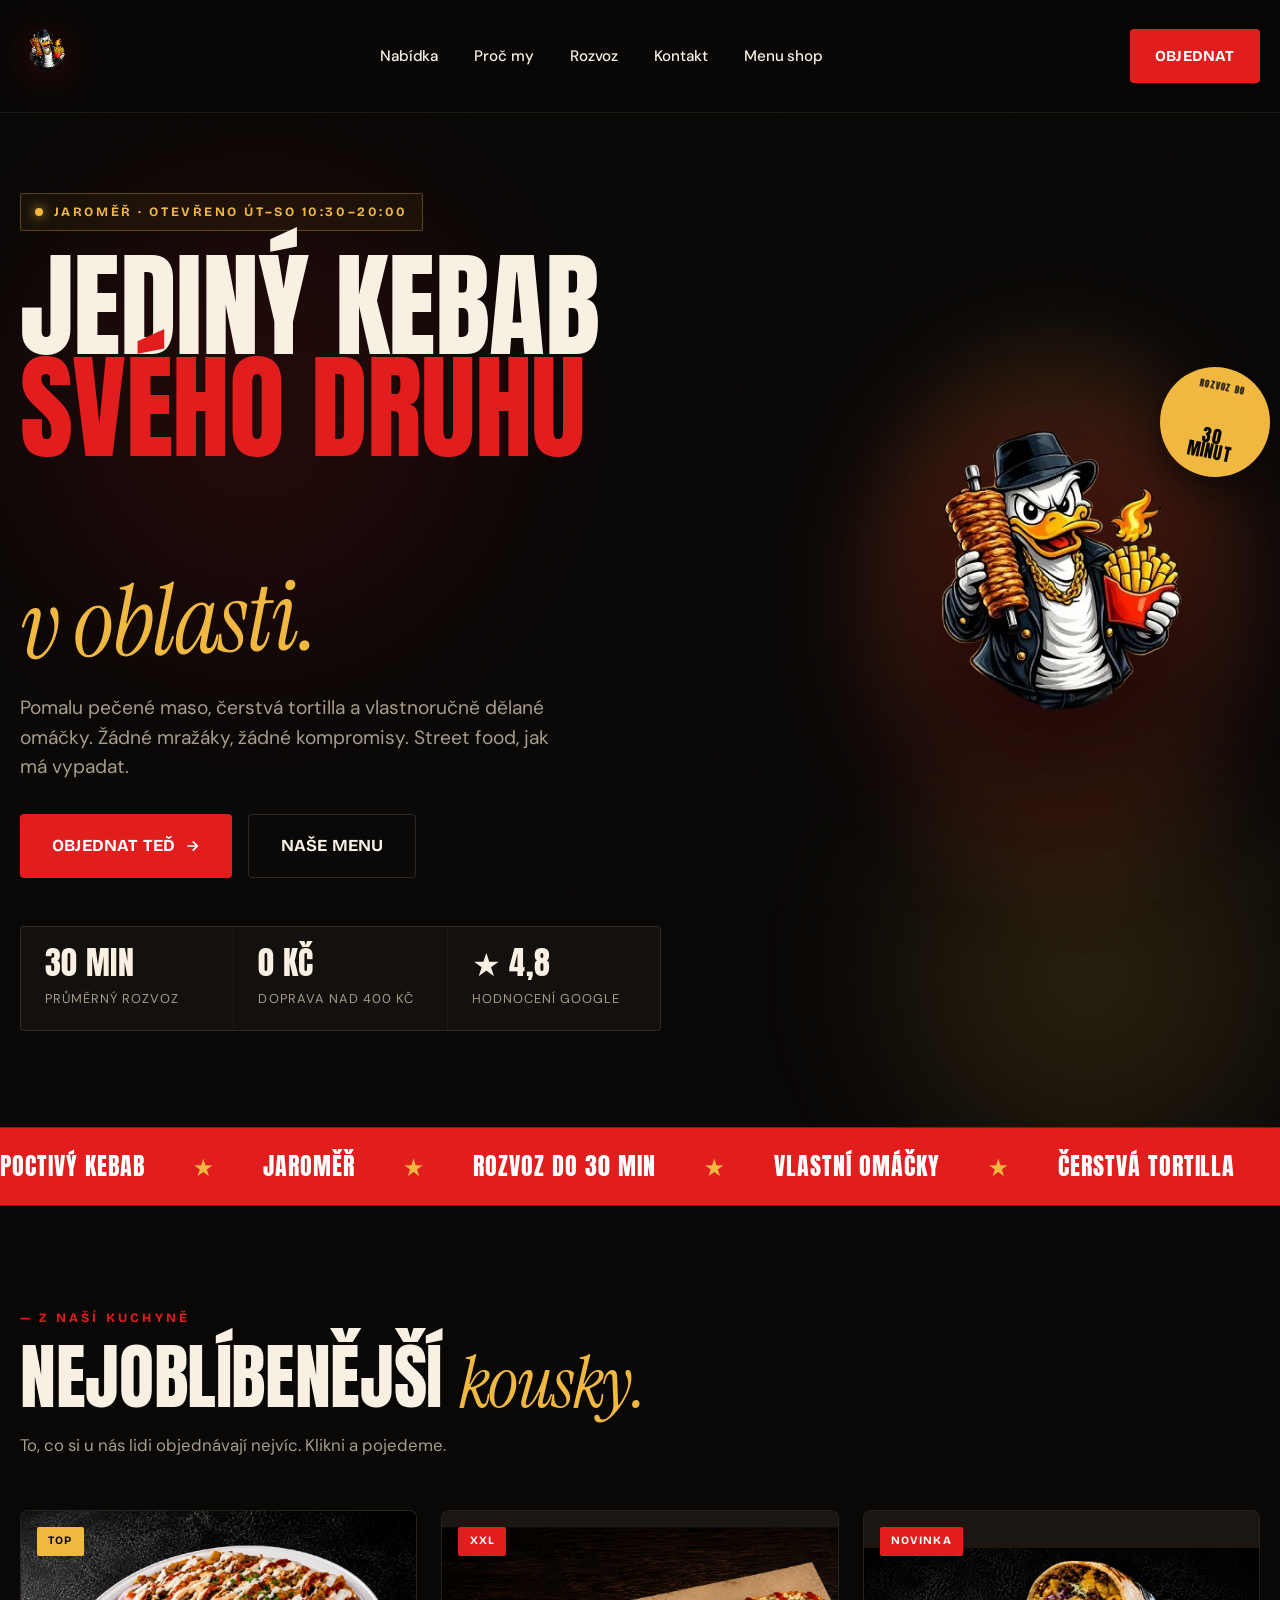
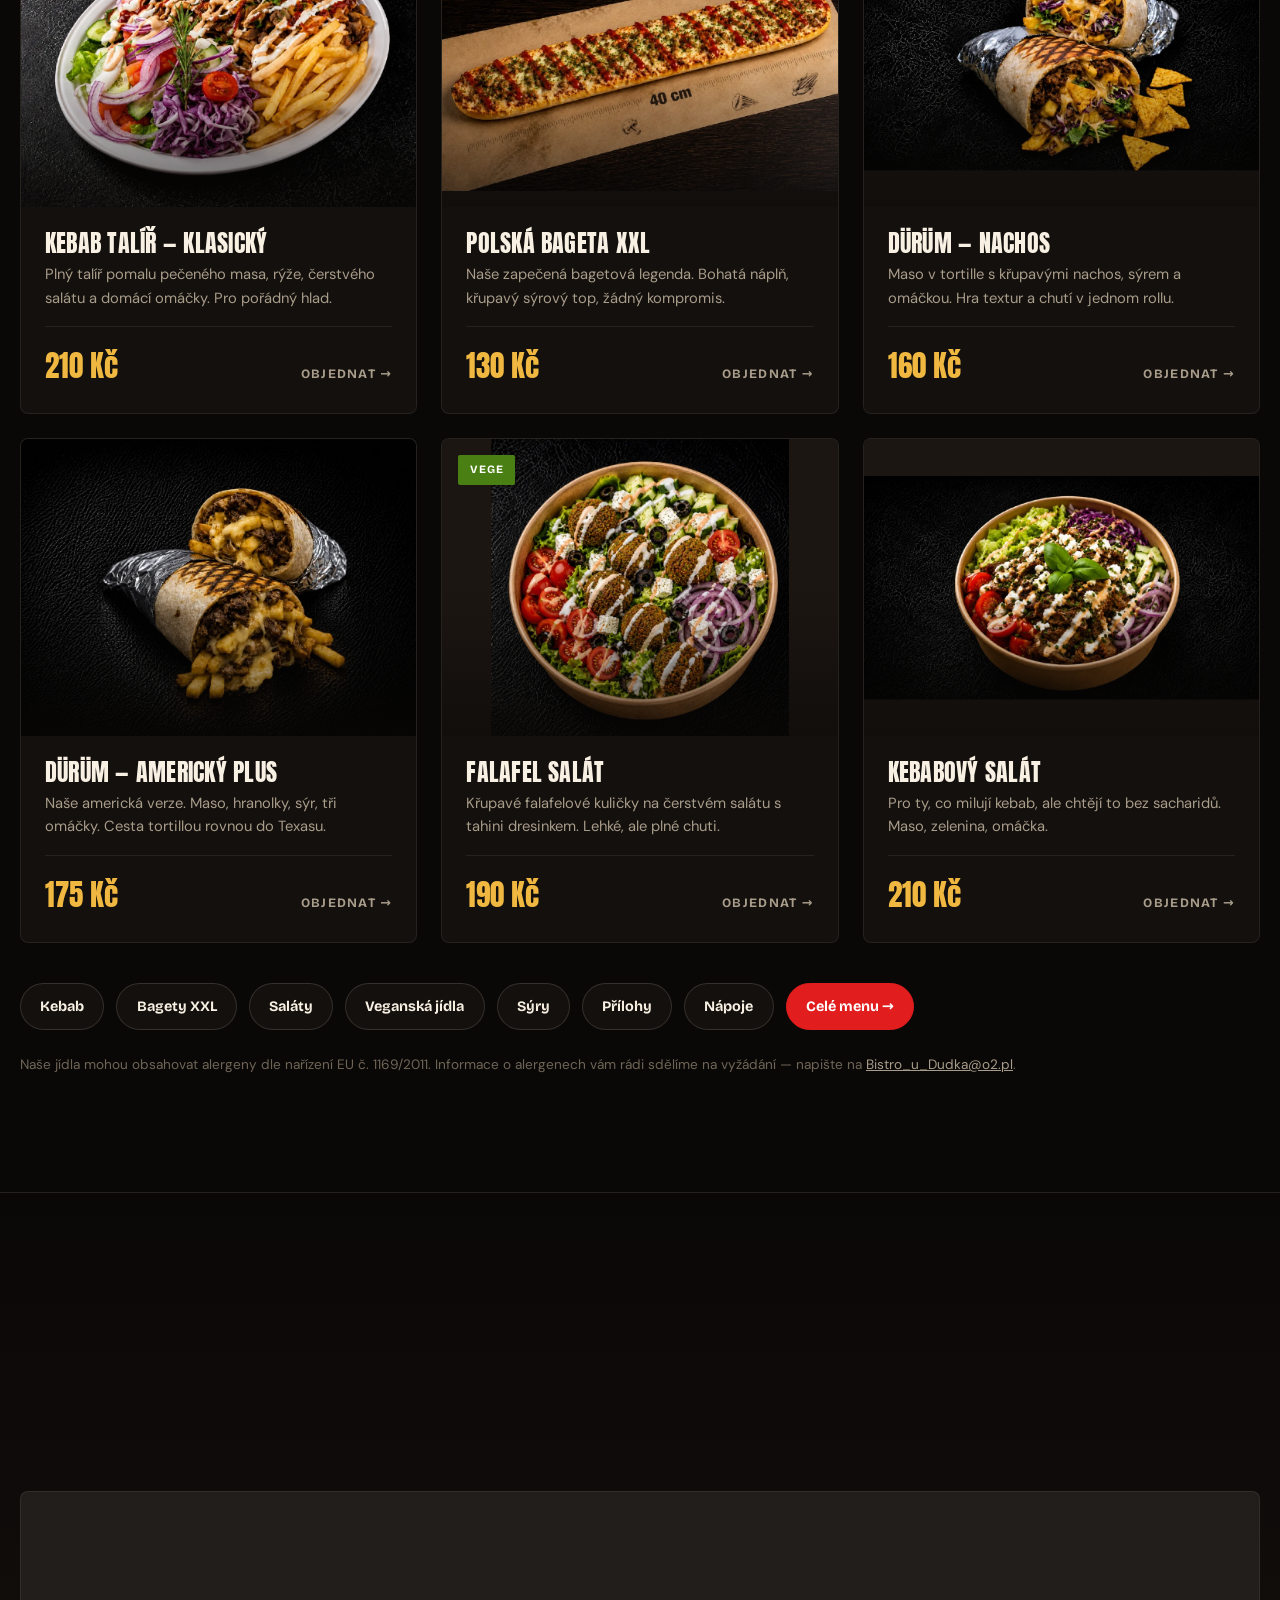
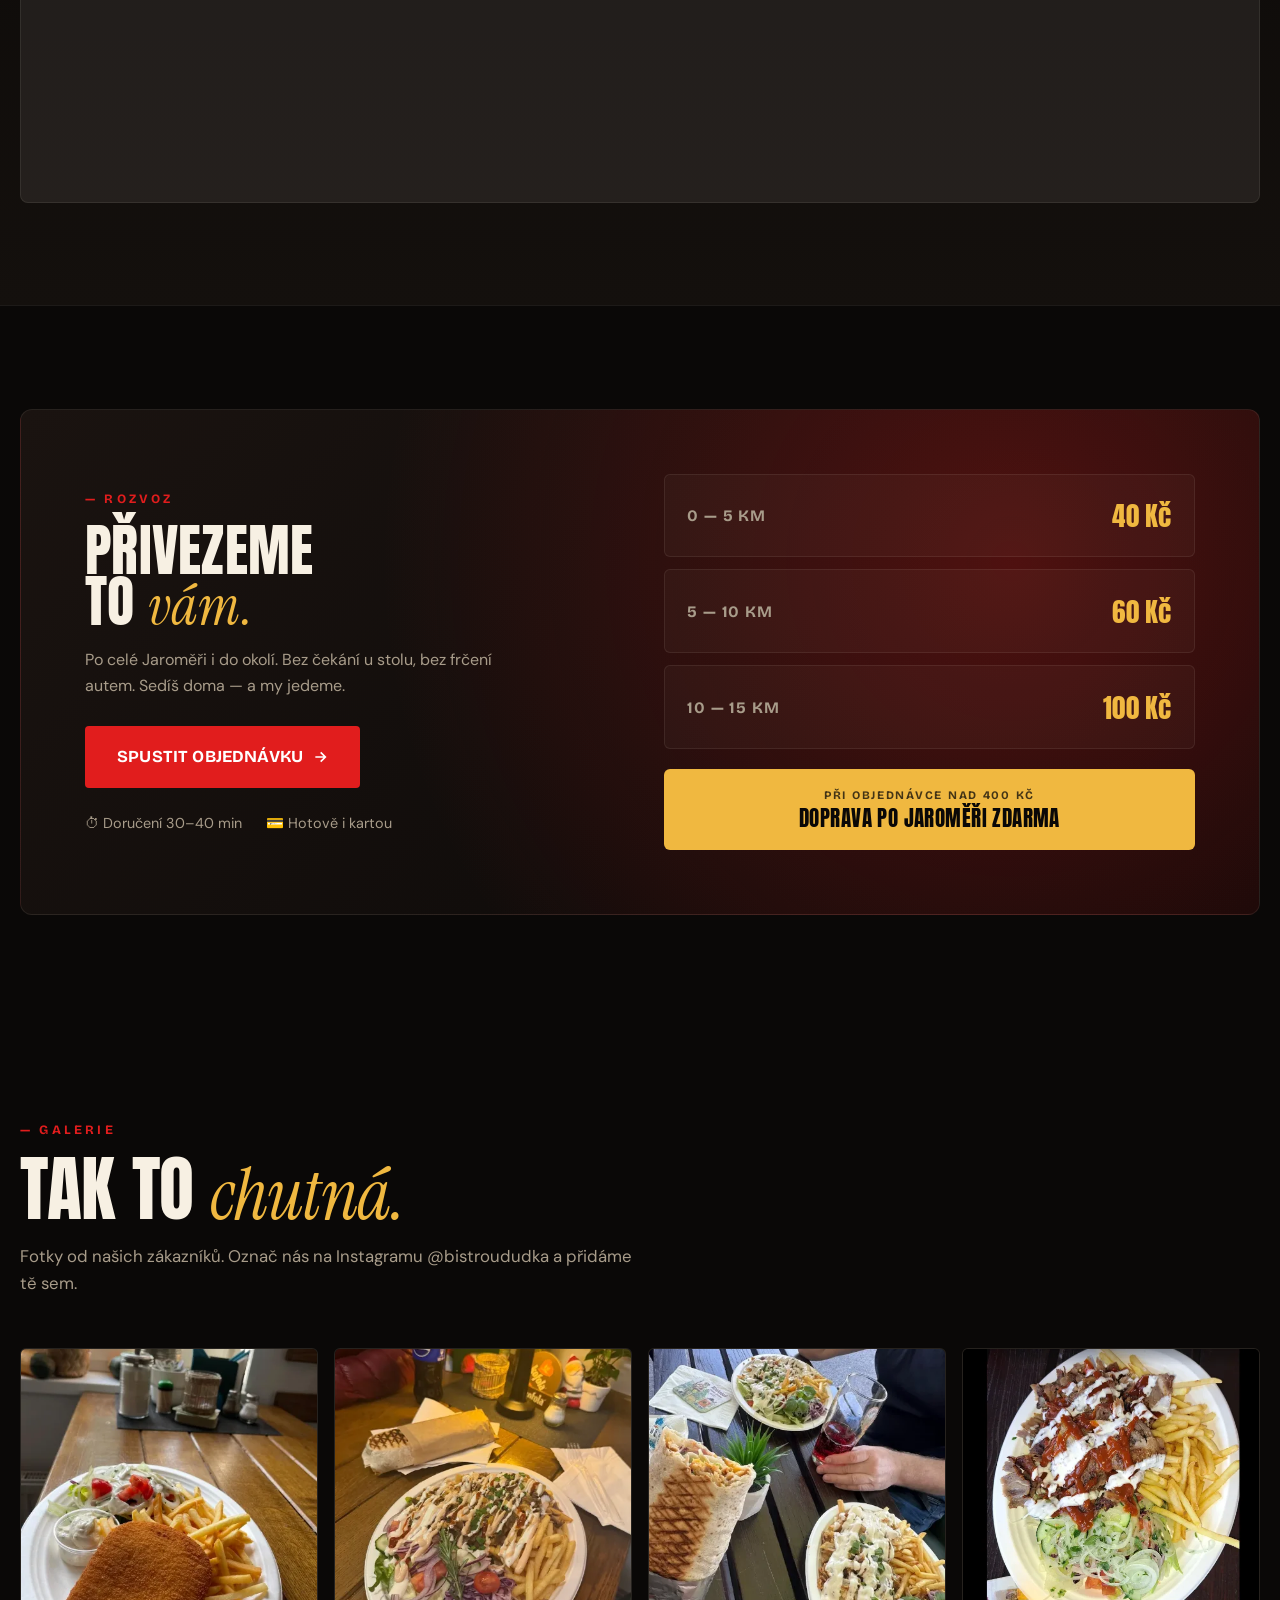
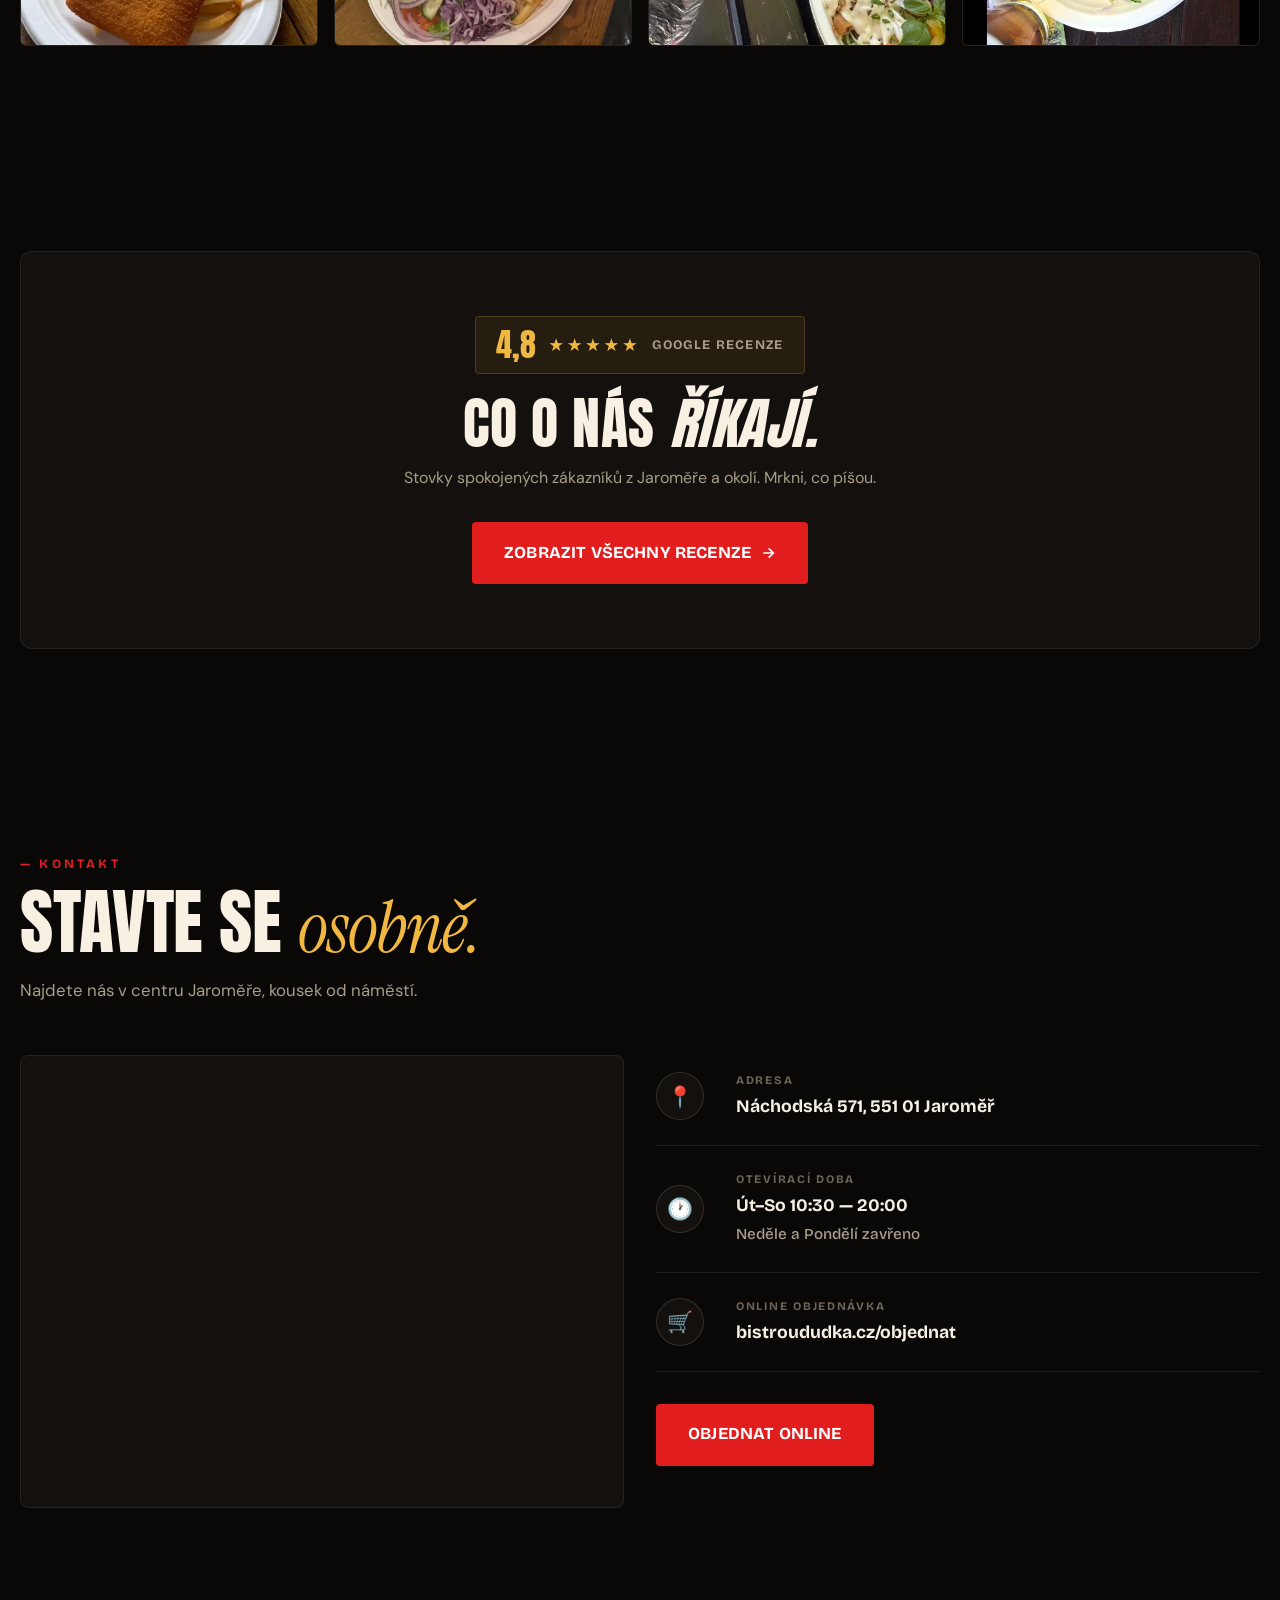
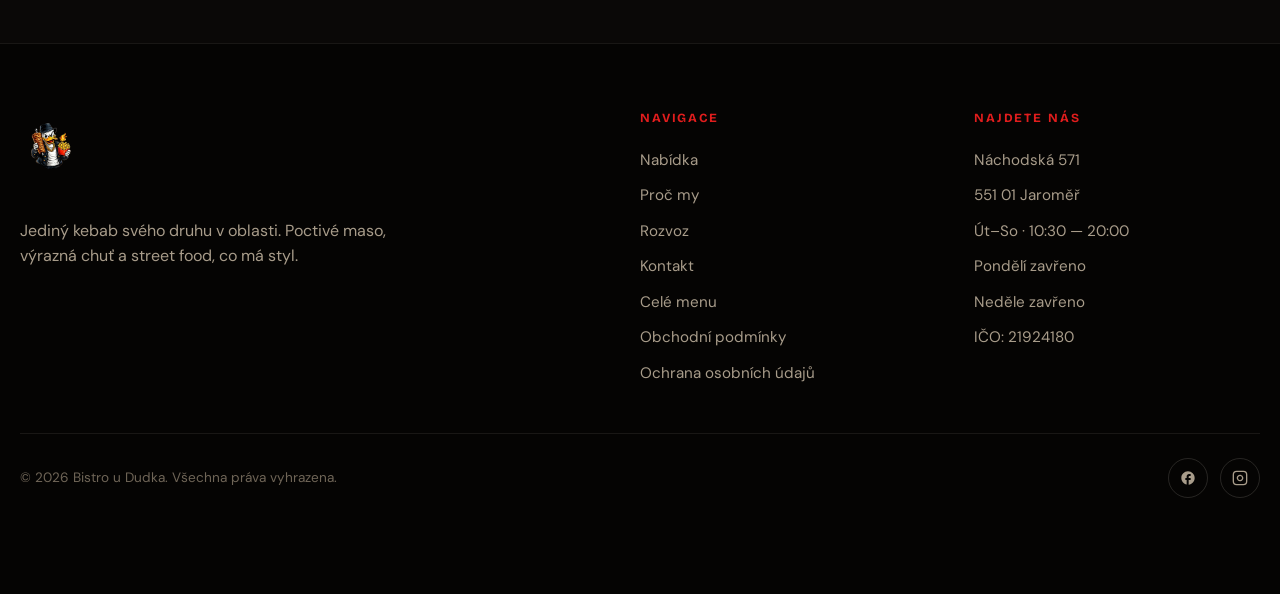
==== commit 795d1956: "Bezpečnost, optimalizace a vzhled: XSS fix příjmu, zabezpečený Apps Script, předkompilovaná objednáv" ====
--- a/index.html
+++ b/index.html
@@ -9,12 +9,30 @@
 <meta property="og:description" content="Poctivý kebab z Jaroměře. Pomalu pečené maso, vlastní omáčky, rozvoz do 30 min." />
 <meta property="og:type" content="website" />
 <meta property="og:url" content="https://bistroududka.cz" />
-<meta property="og:image" content="images/mascot-removebg-preview.webp" />
+<meta property="og:image" content="https://bistroududka.cz/images/og-image.jpg" />
+<meta property="og:image:width" content="1200" />
+<meta property="og:image:height" content="630" />
+<meta property="og:image:alt" content="Bistro u Dudka — maskot s kebabem a hranolky" />
+<meta property="og:locale" content="cs_CZ" />
+<meta property="og:site_name" content="Bistro u Dudka" />
+<meta name="twitter:card" content="summary_large_image" />
+<meta name="twitter:title" content="Bistro u Dudka — Jediný kebab svého druhu v oblasti" />
+<meta name="twitter:description" content="Poctivý kebab z Jaroměře. Pomalu pečené maso, vlastní omáčky, rozvoz po Jaroměři a okolí." />
+<meta name="twitter:image" content="https://bistroududka.cz/images/og-image.jpg" />
+<link rel="canonical" href="https://bistroududka.cz/" />
 <meta name="theme-color" content="#0a0807" />
  
-<link rel="icon" type="image/webp" href="images/mascot-removebg-preview.webp" />
-<link rel="icon" type="image/png" href="images/mascot-removebg-preview.png" />
+<link rel="icon" type="image/png" sizes="32x32" href="images/favicon-32.png" />
+<link rel="icon" type="image/png" sizes="192x192" href="images/favicon-192.png" />
+<link rel="apple-touch-icon" href="images/apple-touch-icon.png" />
+<link rel="preload" as="image" href="images/mascot-removebg-preview.webp" type="image/webp" fetchpriority="high" />
+<link rel="preload" as="font" type="font/woff2" href="fonts/anton-400-normal-lat.woff2" crossorigin />
+<link rel="preload" as="font" type="font/woff2" href="fonts/dm-sans-400-normal-lat.woff2" crossorigin />
 <link href="fonts/fonts.css" rel="stylesheet">
+<noscript><style>.reveal{opacity:1!important;transform:none!important}</style></noscript>
+<script type="application/ld+json">
+{"@context":"https://schema.org","@type":"Restaurant","name":"Bistro u Dudka","url":"https://bistroududka.cz/","image":"https://bistroududka.cz/images/og-image.jpg","servesCuisine":"Kebab","email":"Bistro_u_Dudka@o2.pl","address":{"@type":"PostalAddress","streetAddress":"Náchodská 571","postalCode":"551 01","addressLocality":"Jaroměř","addressCountry":"CZ"},"openingHoursSpecification":[{"@type":"OpeningHoursSpecification","dayOfWeek":["Tuesday","Wednesday","Thursday","Friday","Saturday"],"opens":"10:30","closes":"20:00"}],"sameAs":["https://www.facebook.com/p/Bistro-u-Dudka-61564773971073/","https://www.instagram.com/bistroududka"]}
+</script>
  
 <style>
   :root {
@@ -659,7 +677,7 @@
   }
   @media (max-width: 880px) { .gallery { grid-template-columns: repeat(2, 1fr); } }
  
-  .gallery a {
+  .gallery > div {
     aspect-ratio: 1;
     border-radius: 6px;
     overflow: hidden;
@@ -668,13 +686,13 @@
     border: 1px solid var(--line);
   }
   .gallery img { width:100%; height:100%; object-fit: cover; transition: transform .6s cubic-bezier(.2,.7,.2,1); }
-  .gallery a:hover img { transform: scale(1.1); }
-  .gallery a::after {
+  .gallery > div:hover img { transform: scale(1.1); }
+  .gallery > div::after {
     content:''; position: absolute; inset: 0;
     background: linear-gradient(to top, rgba(225,29,29,.4), transparent 60%);
     opacity: 0; transition: opacity .3s ease;
   }
-  .gallery a:hover::after { opacity: 1; }
+  .gallery > div:hover::after { opacity: 1; }
  
   /* ============== REVIEWS ============== */
   .reviews {
@@ -967,6 +985,17 @@
     text-align: center;
     color: var(--ink);
   }
+
+  /* ============== POLISH ============== */
+  html { scroll-padding-top: 5.5rem; -webkit-text-size-adjust: 100%; }
+  ::selection { background: var(--red); color: #fff; }
+  h1, h2, h3 { text-wrap: balance; }
+  p { text-wrap: pretty; }
+  a:focus-visible, button:focus-visible, .btn:focus-visible, .menu-card:focus-visible {
+    outline: 2px solid var(--gold); outline-offset: 3px; border-radius: 6px;
+  }
+  .btn:active { transform: translateY(0) scale(.98); }
+  .menu-card, .btn { -webkit-tap-highlight-color: transparent; }
 </style>
 </head>
 <body>
@@ -975,7 +1004,7 @@
 <header class="nav">
   <div class="container nav-inner">
     <a href="#" class="brand" aria-label="Bistro u Dudka">
-      <img src="images/mascot-removebg-preview.webp" alt="Bistro u Dudka" />
+      <img src="images/mascot-removebg-preview.webp" alt="Bistro u Dudka" width="408" height="612" />
     </a>
     <nav class="nav-links">
       <a href="#nabidka">Nabídka</a>
@@ -1028,7 +1057,7 @@
     <div class="hero-mascot reveal">
       <div class="hero-mascot-bg"></div>
       <div class="hero-mascot-stamp"><small>ROZVOZ DO</small>30<br>MINUT</div>
-      <img src="images/mascot-removebg-preview.webp" alt="Dudkův kebab maskot" />
+      <img src="images/mascot-removebg-preview.webp" alt="Dudkův kebab maskot" width="408" height="612" fetchpriority="high" decoding="async" />
     </div>
   </div>
 </section>
@@ -1052,7 +1081,7 @@
  
     <div class="menu-grid">
       <a href="objednat/objednavka.html" class="menu-card reveal">
-        <div class="menu-card-img" style="background-image:url('images/menu-kebab-talir.webp');">
+        <div class="menu-card-img" data-bg="images/menu-kebab-talir.webp">
           <span class="menu-card-tag menu-card-tag--gold">TOP</span>
         </div>
         <div class="menu-card-body">
@@ -1066,7 +1095,7 @@
       </a>
  
       <a href="objednat/objednavka.html" class="menu-card reveal">
-        <div class="menu-card-img" style="background-image:url('images/menu-bageta-xxl.webp');">
+        <div class="menu-card-img" data-bg="images/menu-bageta-xxl.webp">
           <span class="menu-card-tag">XXL</span>
         </div>
         <div class="menu-card-body">
@@ -1080,7 +1109,7 @@
       </a>
  
       <a href="objednat/objednavka.html" class="menu-card reveal">
-        <div class="menu-card-img" style="background-image:url('images/menu-durum-nachos.webp');">
+        <div class="menu-card-img" data-bg="images/menu-durum-nachos.webp">
           <span class="menu-card-tag">NOVINKA</span>
         </div>
         <div class="menu-card-body">
@@ -1094,7 +1123,7 @@
       </a>
  
       <a href="objednat/objednavka.html" class="menu-card reveal">
-        <div class="menu-card-img" style="background-image:url('images/menu-durum-americky.webp');">
+        <div class="menu-card-img" data-bg="images/menu-durum-americky.webp">
         </div>
         <div class="menu-card-body">
           <h3>Dürüm — Americký Plus</h3>
@@ -1107,7 +1136,7 @@
       </a>
  
       <a href="objednat/objednavka.html" class="menu-card reveal">
-        <div class="menu-card-img" style="background-image:url('images/menu-falafel-salat.webp');">
+        <div class="menu-card-img" data-bg="images/menu-falafel-salat.webp">
           <span class="menu-card-tag" style="background:#4a8013;">VEGE</span>
         </div>
         <div class="menu-card-body">
@@ -1121,7 +1150,7 @@
       </a>
  
       <a href="objednat/objednavka.html" class="menu-card reveal">
-        <div class="menu-card-img" style="background-image:url('images/menu-kebab-salat.webp');">
+        <div class="menu-card-img" data-bg="images/menu-kebab-salat.webp">
         </div>
         <div class="menu-card-body">
           <h3>Kebabový salát</h3>
@@ -1224,10 +1253,10 @@
       <p>Fotky od našich zákazníků. Označ nás na Instagramu @bistroududka a přidáme tě sem.</p>
     </div>
     <div class="gallery">
-      <a href="#" class="reveal"><img src="images/gallery-1.webp" alt="Kebab" loading="lazy" /></a>
-      <a href="#" class="reveal"><img src="images/gallery-2.webp" alt="Kebab" loading="lazy" /></a>
-      <a href="#" class="reveal"><img src="images/gallery-3.webp" alt="Kebab" loading="lazy" /></a>
-      <a href="#" class="reveal"><img src="images/gallery-4.webp" alt="Kebab" loading="lazy" /></a>
+      <div class="reveal"><img src="images/gallery-1.webp" alt="Ukázka jídla z Bistra u Dudka" width="466" height="531" loading="lazy" decoding="async" /></div>
+      <div class="reveal"><img src="images/gallery-2.webp" alt="Ukázka jídla z Bistra u Dudka" width="463" height="571" loading="lazy" decoding="async" /></div>
+      <div class="reveal"><img src="images/gallery-3.webp" alt="Ukázka jídla z Bistra u Dudka" width="463" height="562" loading="lazy" decoding="async" /></div>
+      <div class="reveal"><img src="images/gallery-4.webp" alt="Ukázka jídla z Bistra u Dudka" width="597" height="561" loading="lazy" decoding="async" /></div>
     </div>
   </div>
 </section>
@@ -1304,7 +1333,7 @@
   <div class="container">
     <div class="footer-top">
       <div class="footer-brand">
-        <img src="images/mascot-removebg-preview.webp" alt="Bistro u Dudka" />
+        <img src="images/mascot-removebg-preview.webp" alt="Bistro u Dudka" width="408" height="612" loading="lazy" decoding="async" />
         <p>Jediný kebab svého druhu v oblasti. Poctivé maso, výrazná chuť a street food, co má styl.</p>
       </div>
       <div class="footer-col">
@@ -1353,6 +1382,16 @@
   }, { threshold: 0.12 });
   document.querySelectorAll('.reveal').forEach(el => io.observe(el));
 
+  const bgIo = new IntersectionObserver((entries) => {
+    entries.forEach(e => {
+      if (e.isIntersecting) {
+        e.target.style.backgroundImage = "url('" + e.target.dataset.bg + "')";
+        bgIo.unobserve(e.target);
+      }
+    });
+  }, { rootMargin: '400px 0px' });
+  document.querySelectorAll('[data-bg]').forEach(el => bgIo.observe(el));
+
   const navEl = document.querySelector('.nav');
   let lastY = window.scrollY, ticking = false;
   function onScroll() {
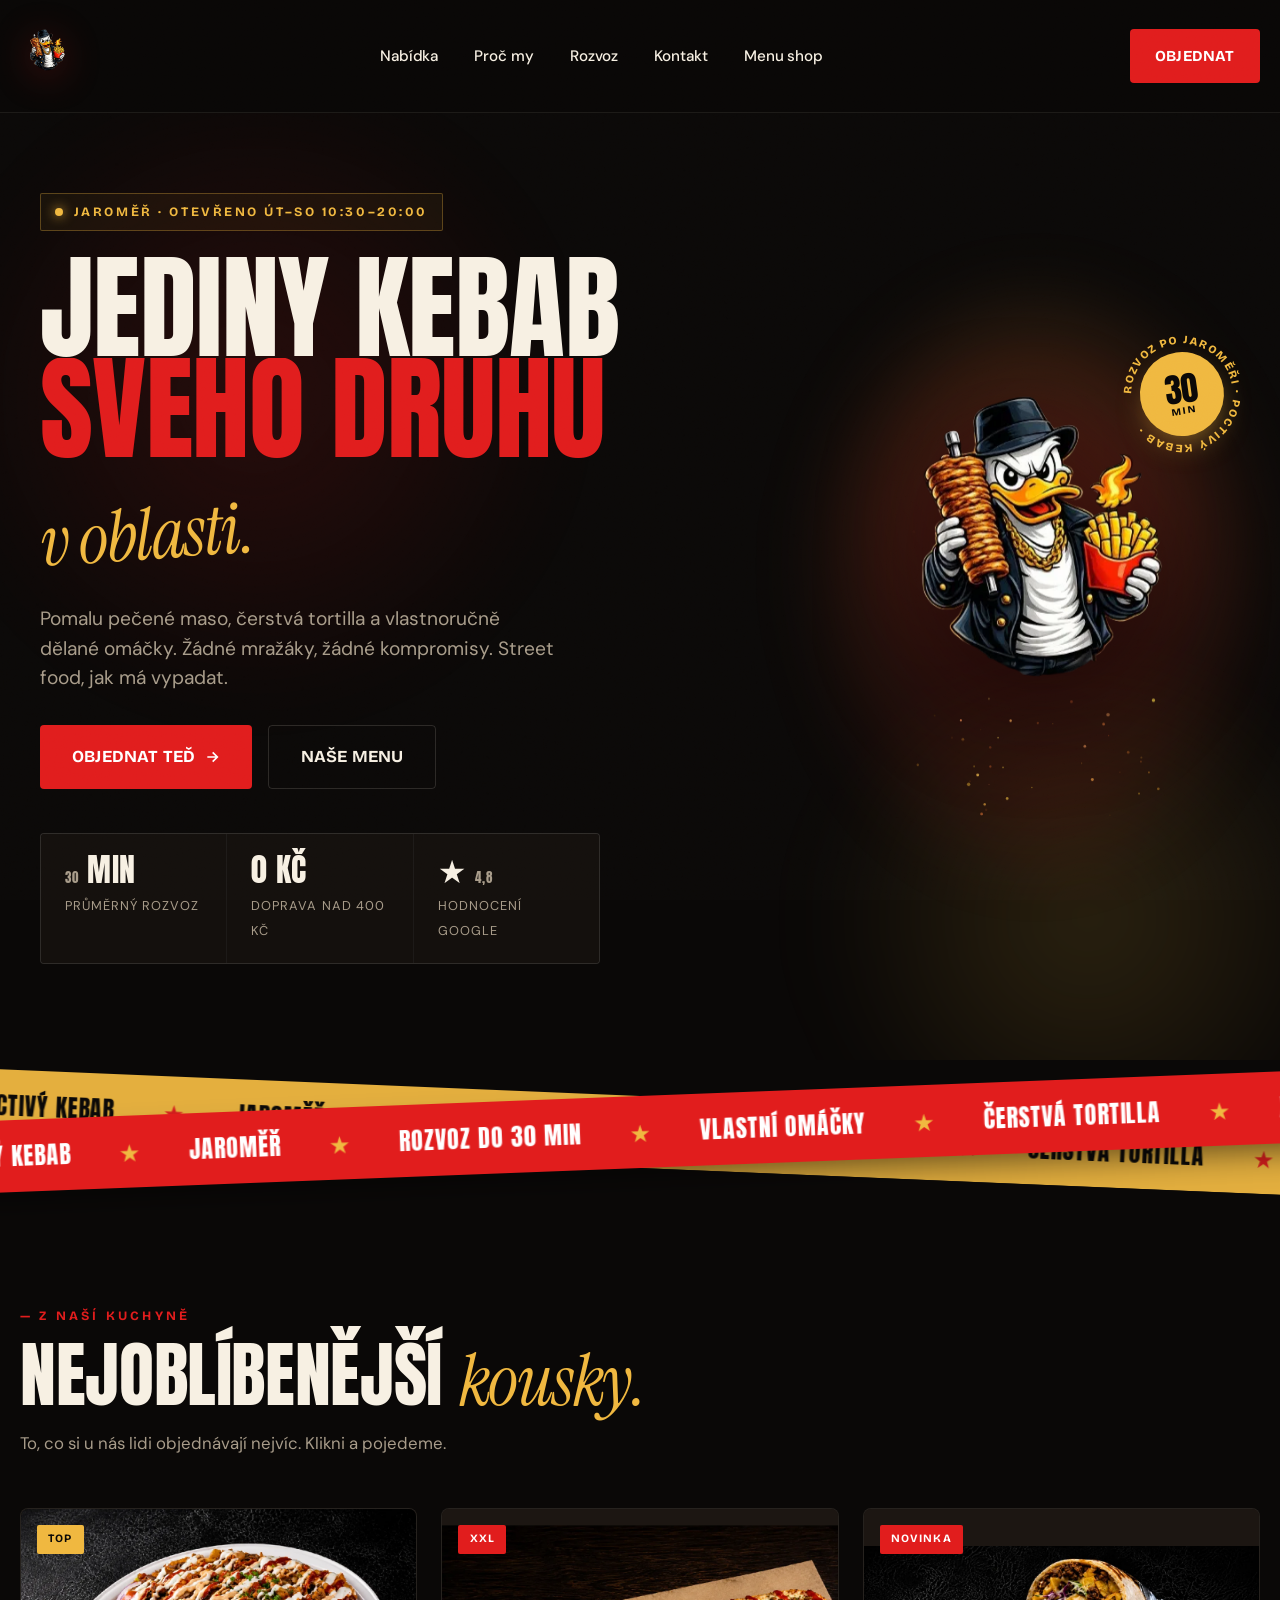
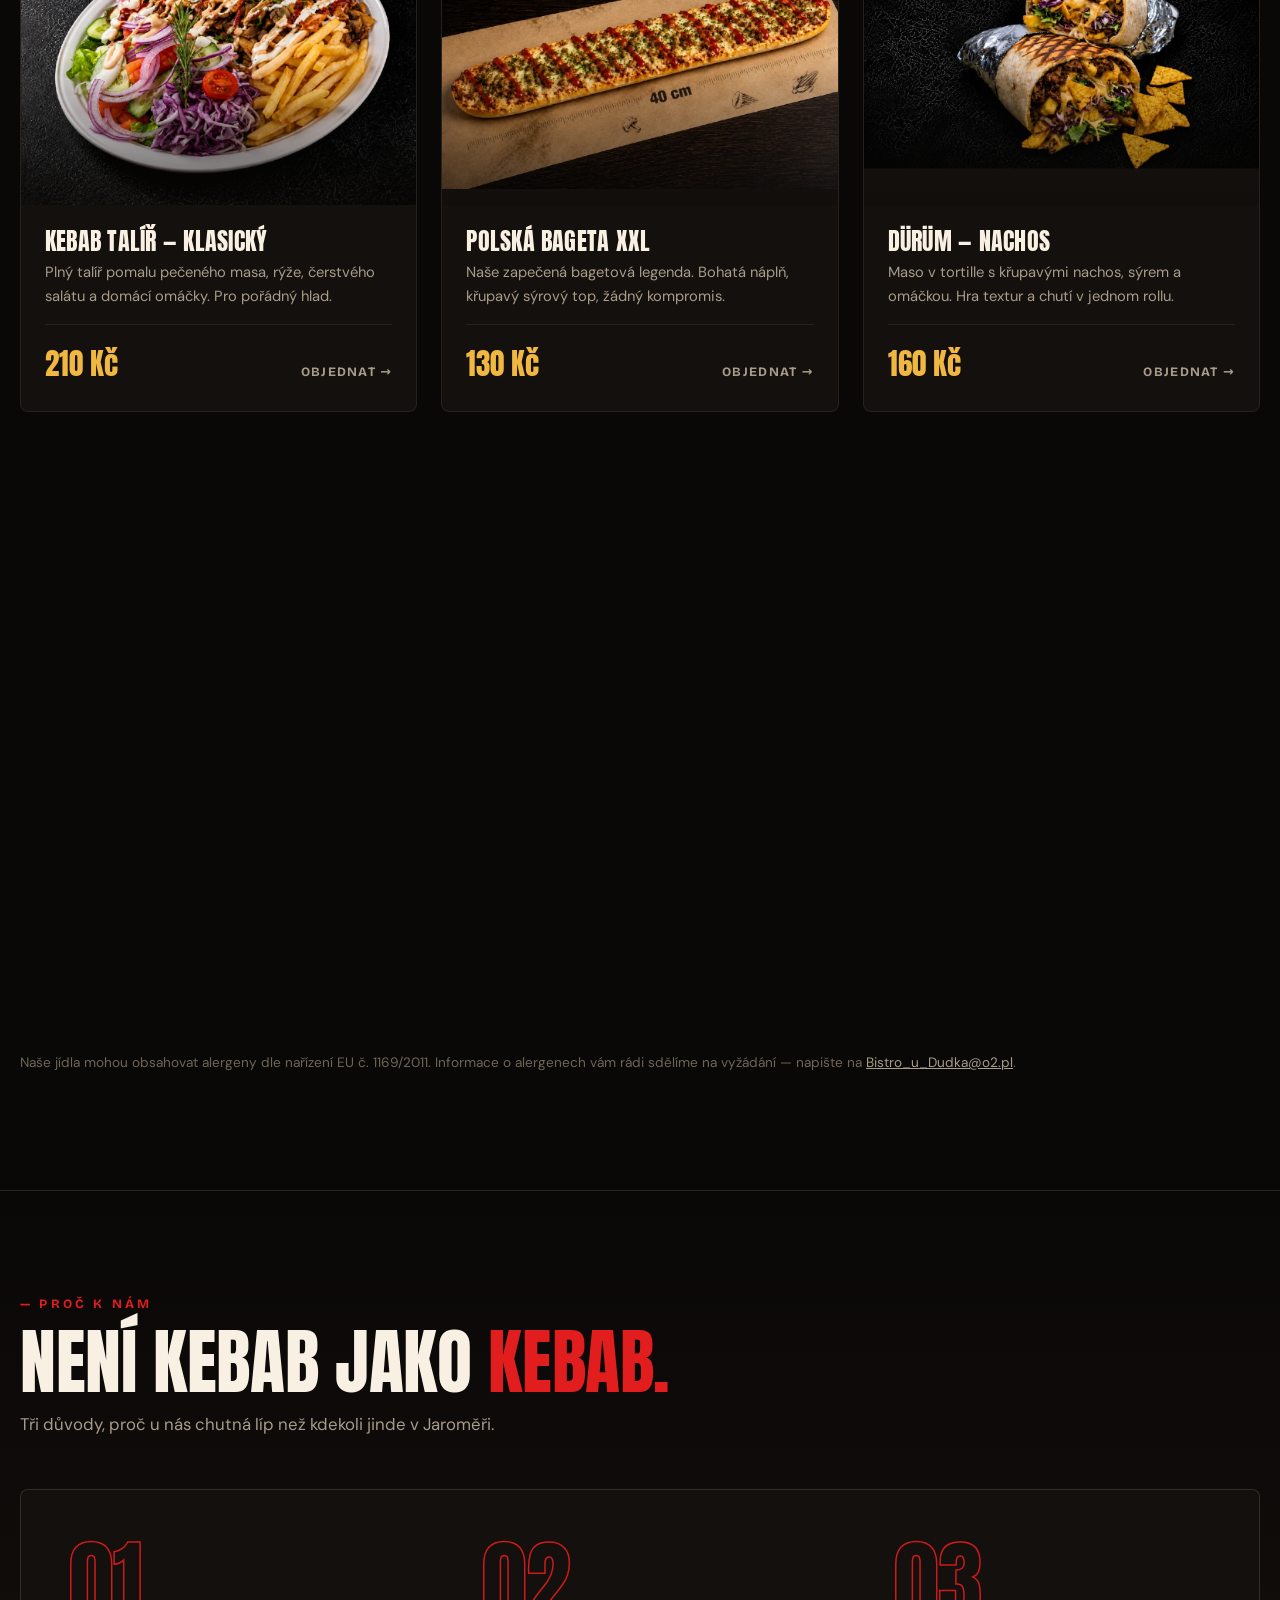
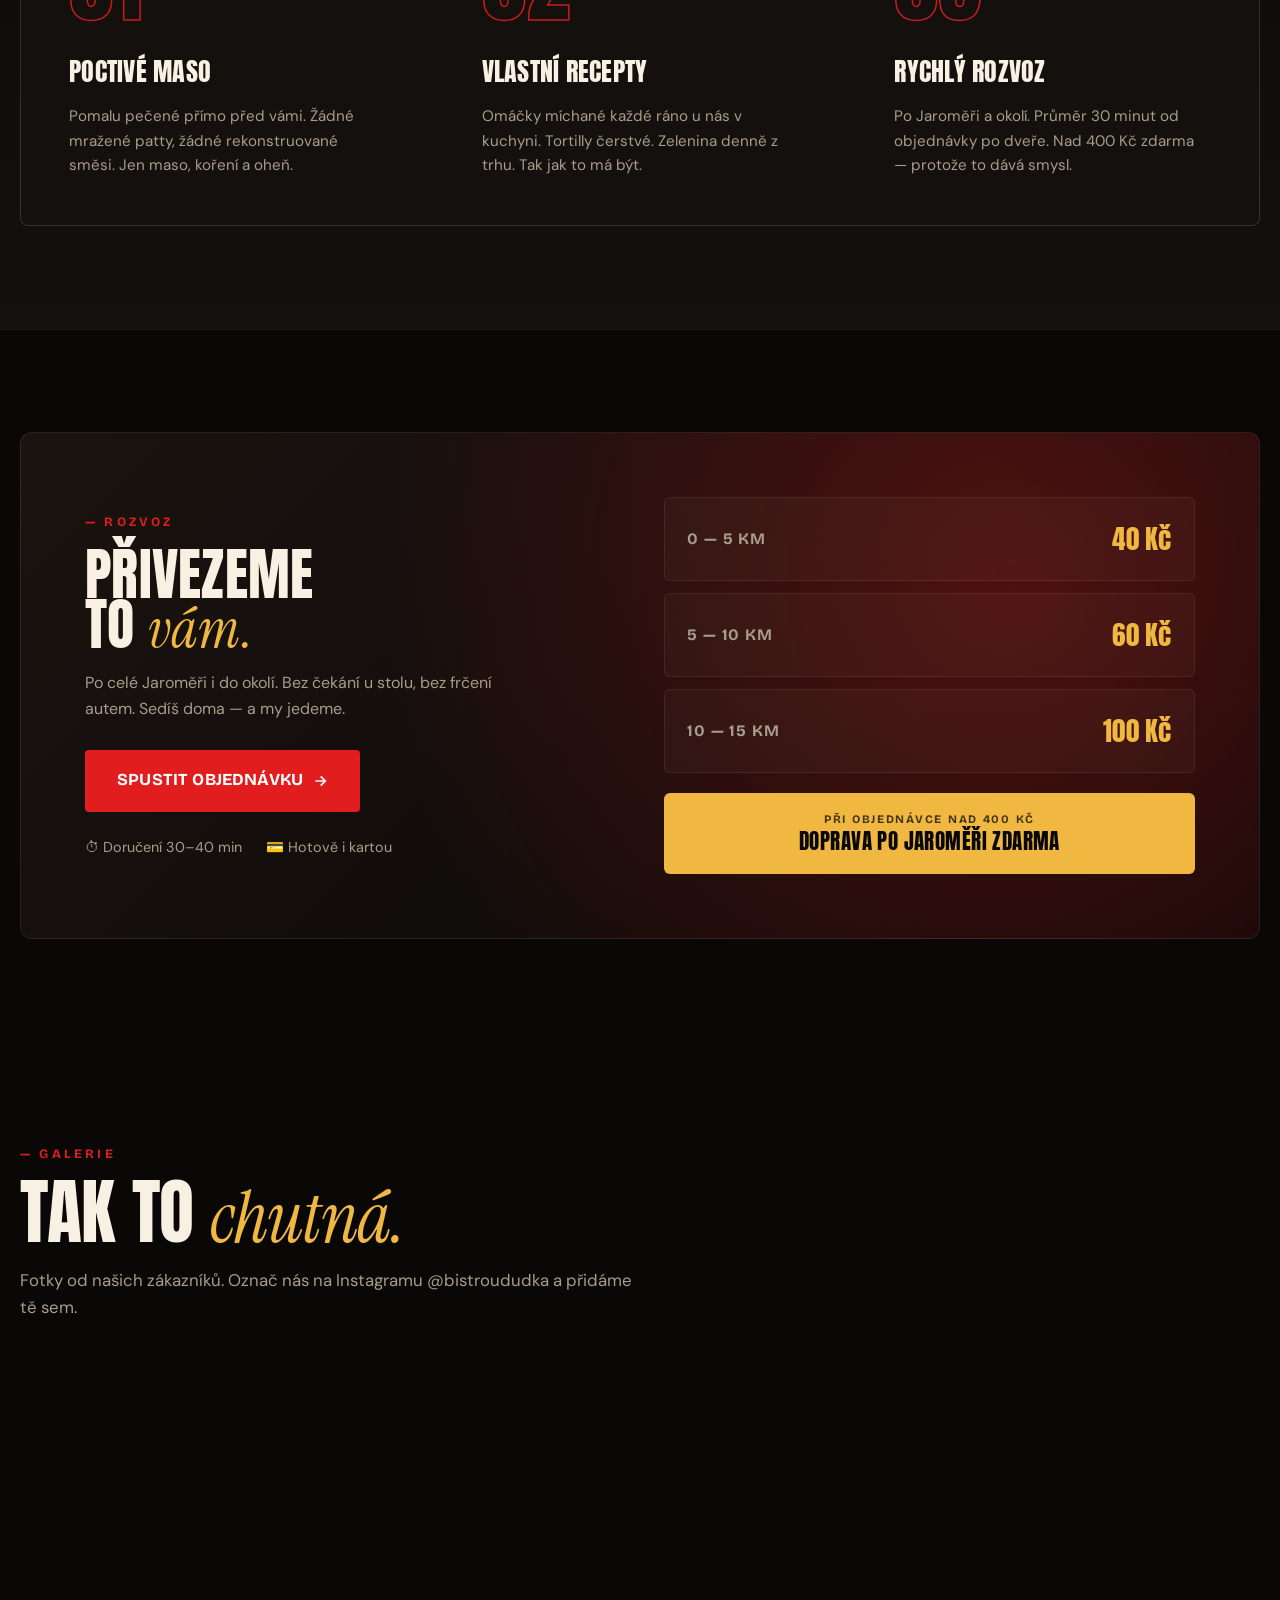
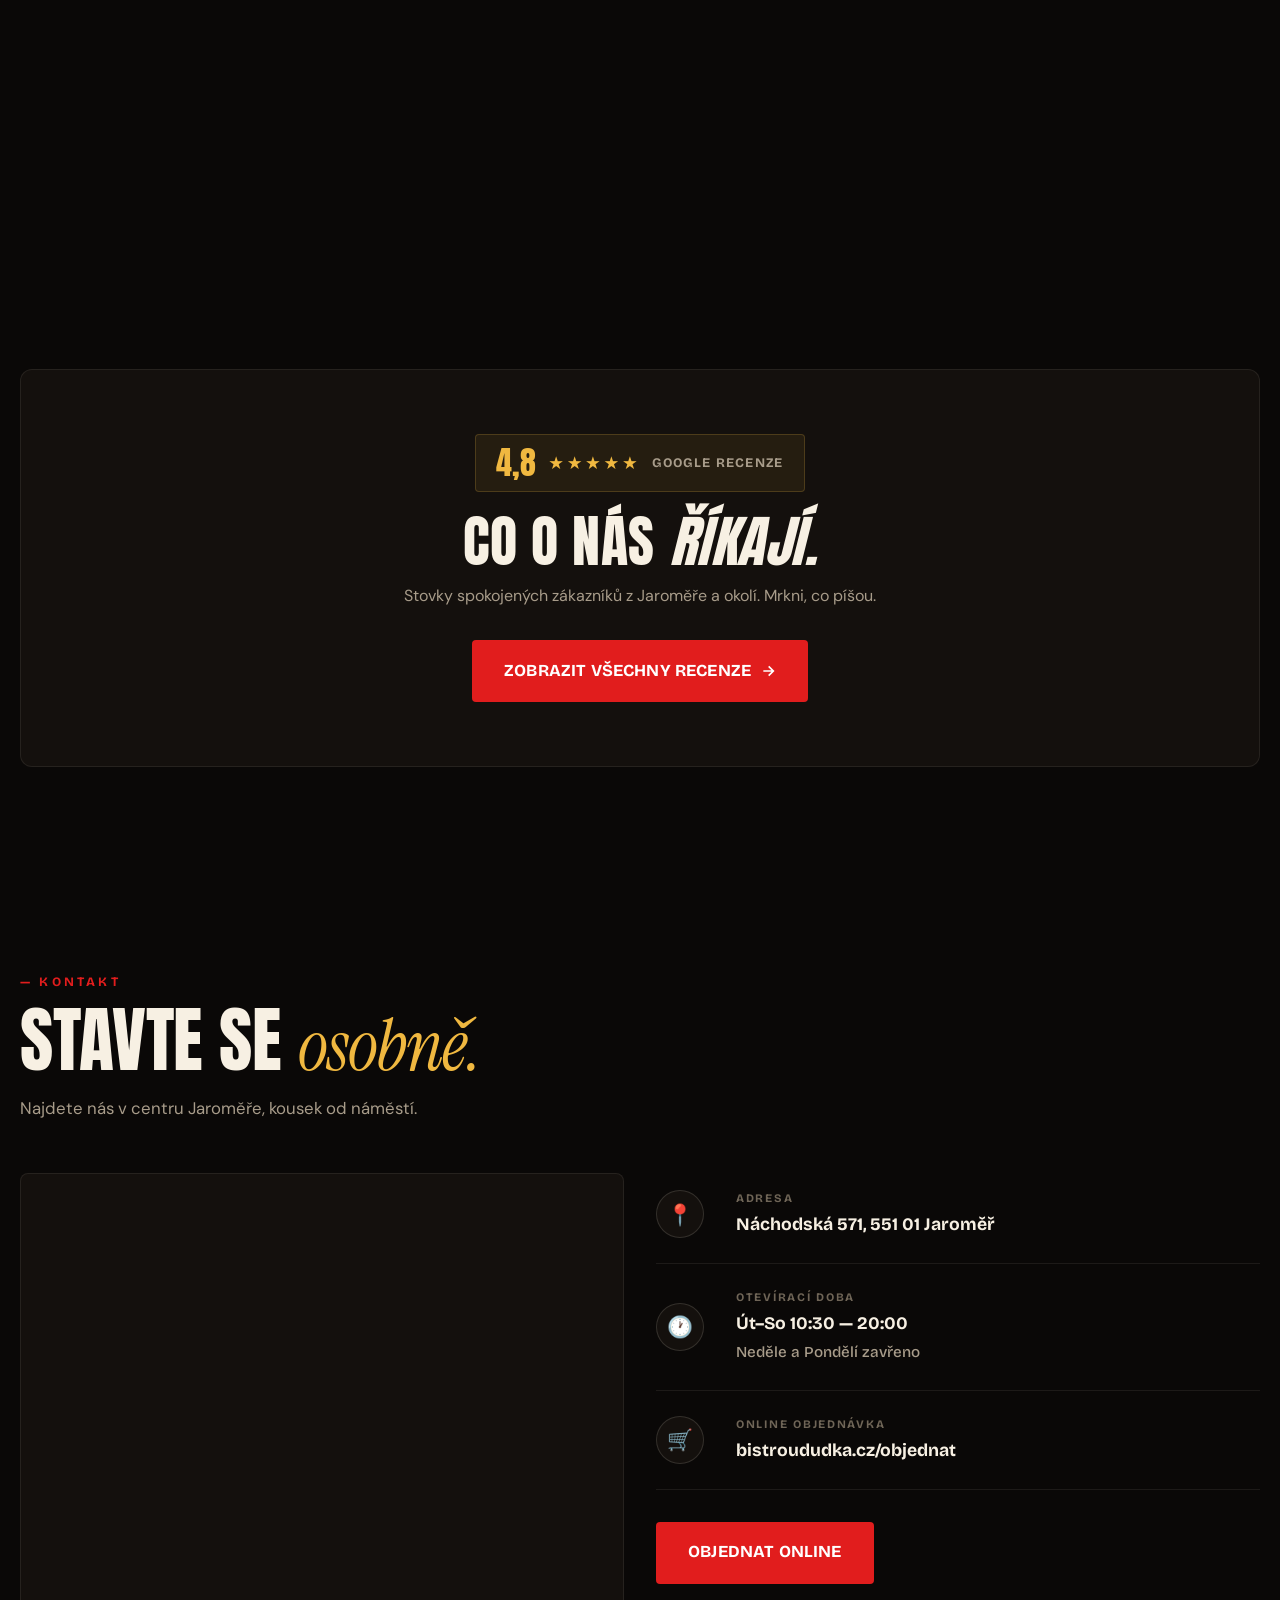
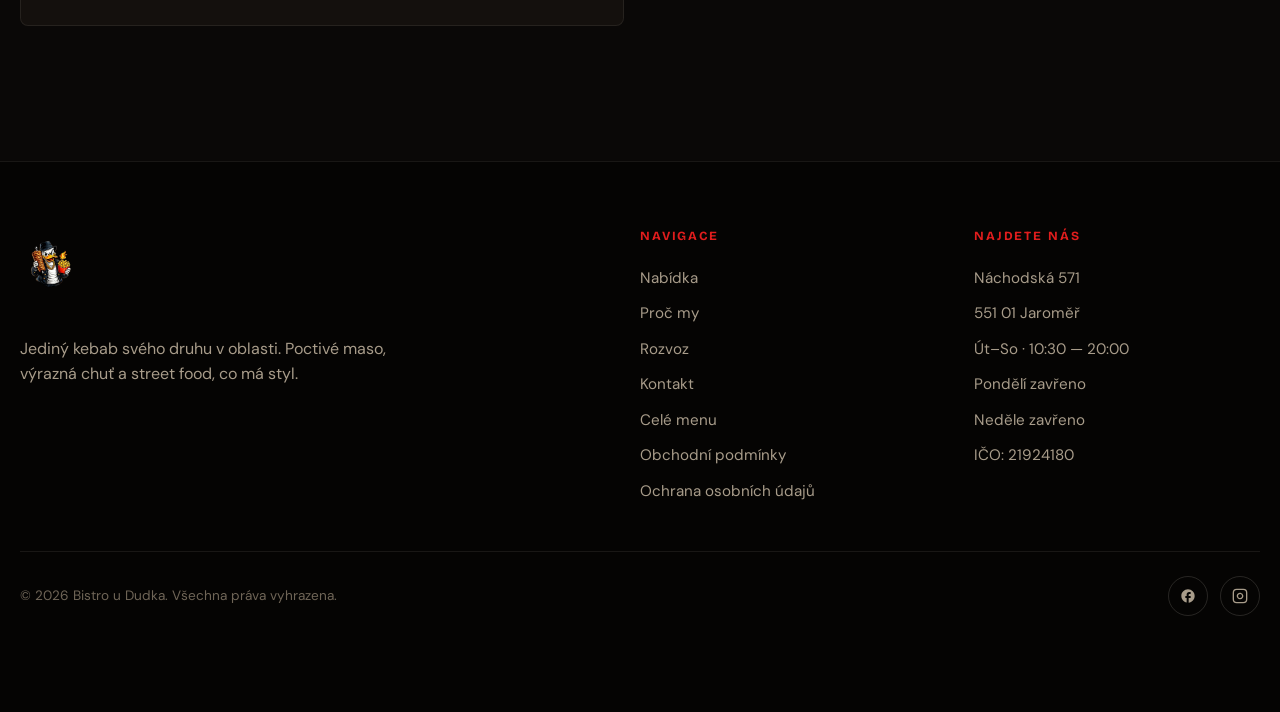
==== commit 721a6458: "Design upgrade: hero typografie a proporce, jiskry, rotující badge, křížené pásky, 3D karty, count-u" ====
--- a/index.html
+++ b/index.html
@@ -996,6 +996,94 @@
   }
   .btn:active { transform: translateY(0) scale(.98); }
   .menu-card, .btn { -webkit-tap-highlight-color: transparent; }
+
+  /* ============== DESIGN UPGRADE ============== */
+  :root { --ease-out: cubic-bezier(.16,1,.3,1); }
+  body::after {
+    content: ''; position: fixed; inset: 0; z-index: 9999; pointer-events: none; opacity: .06; mix-blend-mode: overlay;
+    background-image: url("data:image/svg+xml,%3Csvg xmlns='http://www.w3.org/2000/svg' width='160' height='160'%3E%3Cfilter id='n'%3E%3CfeTurbulence type='fractalNoise' baseFrequency='.85' numOctaves='3' stitchTiles='stitch'/%3E%3C/filter%3E%3Crect width='100%25' height='100%25' filter='url(%23n)'/%3E%3C/svg%3E");
+  }
+  .scroll-progress { position: absolute; left: 0; bottom: -1px; height: 2px; width: 100%; background: linear-gradient(90deg, var(--red), var(--gold)); transform-origin: 0 50%; transform: scaleX(0); pointer-events: none; }
+
+  /* hero — proporce a typografie */
+  @media (min-width: 921px) {
+    .hero { min-height: min(calc(100svh - 90px), 860px); display: flex; align-items: center; }
+    .hero > .container { width: min(1240px, 100% - 5rem); }
+    .hero-grid { grid-template-columns: 1.15fr .85fr; }
+    .hero-mascot { max-width: 520px; }
+  }
+  .hero-title { position: relative; margin: 1.6rem 0 2.1rem !important; }
+  .hero-title .ln { display: block; overflow: hidden; padding-bottom: .04em; margin-bottom: -.04em; }
+  .hero-title .ln > span { display: block; transform: translateY(105%); transition: transform 1.1s var(--ease-out); }
+  .hero-title .ln + .ln > span { transition-delay: .09s; }
+  .hero-title .accent {
+    display: block; width: max-content; margin: -.08em 0 0 auto; margin-right: 6%;
+    font-size: .62em !important; line-height: 1;
+    opacity: 0; transform: translateY(.3em) rotate(-4deg) !important;
+    transition: opacity .9s .35s ease, transform 1.1s .35s var(--ease-out);
+  }
+  .is-loaded .hero-title .ln > span { transform: none; }
+  .is-loaded .hero-title .accent { opacity: 1; transform: rotate(-4deg) !important; }
+  .hero-lead { max-width: 40ch !important; }
+  .hero-stats { margin-top: 2.75rem !important; max-width: 560px; }
+  .hero-stat strong { font-variant-numeric: tabular-nums; }
+
+  /* maskot + badge + jiskry */
+  .hero-mascot { perspective: 900px; }
+  .hero-mascot-img { transform: translate3d(var(--mx,0),var(--my,0),0) rotate(var(--mr,0deg)); transition: transform .5s var(--ease-out); animation: float 6s ease-in-out infinite; will-change: transform; }
+  @keyframes float { 0%,100% { translate: 0 0; } 50% { translate: 0 -12px; } }
+  .hero-embers { position: absolute; inset: -6% -10% 0; width: 120%; height: 106%; z-index: 1; pointer-events: none; }
+  .hero-badge { position: absolute; top: 4%; right: -2%; z-index: 3; width: 132px; height: 132px; display: grid; place-items: center; }
+  .hero-badge svg { position: absolute; inset: 0; width: 100%; height: 100%; animation: spin 18s linear infinite; }
+  .hero-badge text { font-family: var(--grotesque); font-weight: 800; font-size: 10.2px; letter-spacing: .14em; fill: var(--gold); }
+  .hero-badge-core { width: 64%; height: 64%; border-radius: 50%; background: var(--gold); color: #0a0807; display: grid; place-content: center; text-align: center; font-family: var(--grotesque); font-weight: 800; font-size: .62rem; letter-spacing: .18em; line-height: 1; box-shadow: 0 12px 30px -8px rgba(240,184,64,.55); transform: rotate(-8deg); }
+  .hero-badge-core b { font-family: var(--display); font-weight: 400; font-size: 2.1rem; letter-spacing: 0; margin-bottom: .1rem; }
+  @keyframes spin { to { transform: rotate(360deg); } }
+  @media (max-width: 480px) { .hero-badge { width: 100px; height: 100px; right: 0; } .hero-badge-core b { font-size: 1.6rem; } .hero-badge text { font-size: 10px; } }
+
+  /* pásky */
+  .ribbons { position: relative; z-index: 3; height: clamp(150px, 15vw, 210px); margin-block: -1.5rem; overflow: hidden; display: grid; align-items: center; pointer-events: none; }
+  .ribbons .ticker { position: absolute; left: -5%; right: -5%; border: 0; padding: 1.05rem 0; }
+  .ticker--front { transform: rotate(-2.2deg); box-shadow: 0 18px 40px -18px rgba(0,0,0,.8); }
+  .ticker--back { transform: rotate(2.4deg); background: var(--gold) !important; color: #0a0807 !important; opacity: .95; }
+  .ticker--back .dot { color: var(--red) !important; }
+  .ticker-track { animation: none !important; will-change: transform; }
+
+  /* menu karty — 3D tilt + světlo */
+  .menu-card { transform-style: preserve-3d; transition: transform .45s var(--ease-out), border-color .3s ease, box-shadow .45s ease; }
+  .menu-card::after { content: ''; position: absolute; inset: 0; border-radius: inherit; pointer-events: none; opacity: 0; transition: opacity .35s ease;
+    background: radial-gradient(420px circle at var(--gx,50%) var(--gy,50%), rgba(255,240,215,.13), transparent 45%); z-index: 3; }
+  @media (hover: hover) and (pointer: fine) {
+    .menu-card:hover { transform: perspective(900px) rotateX(var(--rx,0deg)) rotateY(var(--ry,0deg)) translateY(-6px); box-shadow: 0 30px 60px -25px rgba(225,29,29,.45); }
+    .menu-card:hover::after { opacity: 1; }
+    .menu-card:hover .menu-card-img { transform: scale(1.05); }
+  }
+  .menu-card-img { transition: transform .8s var(--ease-out); }
+  .menu-card { position: relative; }
+
+  /* proč my — obrysová čísla */
+  .why-num { color: transparent !important; -webkit-text-stroke: 1.5px var(--red); font-size: clamp(4rem, 7vw, 6rem) !important; transition: color .4s ease, transform .5s var(--ease-out); display: inline-block; }
+  .why-item:hover .why-num { color: var(--red) !important; transform: translateX(6px); }
+
+  /* galerie — rytmus místo mřížky */
+  @media (min-width: 881px) {
+    .gallery { align-items: start; }
+    .gallery > div:nth-child(1) { aspect-ratio: 4/5; }
+    .gallery > div:nth-child(2) { aspect-ratio: 1; margin-top: 3.5rem; }
+    .gallery > div:nth-child(3) { aspect-ratio: 4/5; margin-top: 1.25rem; }
+    .gallery > div:nth-child(4) { aspect-ratio: 1; margin-top: 4.75rem; }
+  }
+
+  /* reveal — jemnější a se zpožděním */
+  .reveal { transform: translateY(28px); transition: opacity .9s ease, transform 1.1s var(--ease-out); transition-delay: var(--d, 0s); }
+  .btn { transition: background .25s ease, box-shadow .3s ease, translate .35s var(--ease-out), transform .25s ease; translate: var(--bx,0) var(--by,0); }
+
+  @media (prefers-reduced-motion: reduce) {
+    .hero-title .ln > span, .hero-title .accent { transform: none !important; opacity: 1 !important; transition: none !important; }
+    .hero-mascot-img, .hero-badge svg { animation: none !important; }
+    .hero-embers { display: none; }
+    .menu-card:hover { transform: translateY(-4px) !important; }
+  }
 </style>
 </head>
 <body>
@@ -1031,9 +1119,9 @@
   <div class="container hero-grid">
     <div class="reveal">
       <span class="hero-eyebrow"><span class="dot"></span> Jaroměř · Otevřeno Út–So 10:30–20:00</span>
-      <h1>
-        Jediný kebab<br>
-        <span class="line2">svého druhu</span><br>
+      <h1 class="hero-title">
+        <span class="ln"><span>Jediný kebab</span></span>
+        <span class="ln line2"><span>svého druhu</span></span>
         <span class="accent">v oblasti.</span>
       </h1>
       <p class="hero-lead">
@@ -1048,26 +1136,35 @@
       </div>
  
       <div class="hero-stats">
-        <div class="hero-stat"><strong>30 MIN</strong><span>průměrný rozvoz</span></div>
+        <div class="hero-stat"><strong><span data-count="30">30</span> MIN</strong><span>průměrný rozvoz</span></div>
         <div class="hero-stat"><strong>0 KČ</strong><span>doprava nad 400 Kč</span></div>
-        <div class="hero-stat"><strong>★ 4,8</strong><span>hodnocení Google</span></div>
+        <div class="hero-stat"><strong>★ <span data-count="4.8" data-dec="1">4,8</span></strong><span>hodnocení Google</span></div>
       </div>
     </div>
  
     <div class="hero-mascot reveal">
       <div class="hero-mascot-bg"></div>
-      <div class="hero-mascot-stamp"><small>ROZVOZ DO</small>30<br>MINUT</div>
-      <img src="images/mascot-removebg-preview.webp" alt="Dudkův kebab maskot" width="408" height="612" fetchpriority="high" decoding="async" />
+      <canvas class="hero-embers" aria-hidden="true"></canvas>
+      <div class="hero-badge" aria-hidden="true">
+        <svg viewBox="0 0 120 120"><defs><path id="badgeCircle" d="M60,60 m-46,0 a46,46 0 1,1 92,0 a46,46 0 1,1 -92,0"/></defs>
+          <text><textPath href="#badgeCircle">ROZVOZ PO JAROMĚŘI · POCTIVÝ KEBAB · </textPath></text></svg>
+        <span class="hero-badge-core"><b>30</b>MIN</span>
+      </div>
+      <img class="hero-mascot-img" src="images/mascot-removebg-preview.webp" alt="Dudkův kebab maskot" width="408" height="612" fetchpriority="high" decoding="async" />
     </div>
   </div>
 </section>
  
 <!-- ============== TICKER ============== -->
-<div class="ticker" aria-hidden="true">
-  <div class="ticker-track">
+<div class="ribbons" aria-hidden="true">
+<div class="ticker ticker--back"><div class="ticker-track ticker-track--rev">
     <span>POCTIVÝ KEBAB <span class="dot">★</span> JAROMĚŘ <span class="dot">★</span> ROZVOZ DO 30 MIN <span class="dot">★</span> VLASTNÍ OMÁČKY <span class="dot">★</span> ČERSTVÁ TORTILLA <span class="dot">★</span> XXL BAGETY <span class="dot">★</span></span>
     <span>POCTIVÝ KEBAB <span class="dot">★</span> JAROMĚŘ <span class="dot">★</span> ROZVOZ DO 30 MIN <span class="dot">★</span> VLASTNÍ OMÁČKY <span class="dot">★</span> ČERSTVÁ TORTILLA <span class="dot">★</span> XXL BAGETY <span class="dot">★</span></span>
-  </div>
+  </div></div>
+<div class="ticker ticker--front"><div class="ticker-track">
+    <span>POCTIVÝ KEBAB <span class="dot">★</span> JAROMĚŘ <span class="dot">★</span> ROZVOZ DO 30 MIN <span class="dot">★</span> VLASTNÍ OMÁČKY <span class="dot">★</span> ČERSTVÁ TORTILLA <span class="dot">★</span> XXL BAGETY <span class="dot">★</span></span>
+    <span>POCTIVÝ KEBAB <span class="dot">★</span> JAROMĚŘ <span class="dot">★</span> ROZVOZ DO 30 MIN <span class="dot">★</span> VLASTNÍ OMÁČKY <span class="dot">★</span> ČERSTVÁ TORTILLA <span class="dot">★</span> XXL BAGETY <span class="dot">★</span></span>
+  </div></div>
 </div>
  
 <!-- ============== MENU SHOWCASE ============== -->
@@ -1409,6 +1506,116 @@
   window.addEventListener('scroll', () => {
     if (!ticking) { requestAnimationFrame(onScroll); ticking = true; }
   }, { passive: true });
+
+  /* ===== DESIGN UPGRADE ===== */
+  (function () {
+    const rm = matchMedia('(prefers-reduced-motion: reduce)').matches;
+    const fine = matchMedia('(hover: hover) and (pointer: fine)').matches;
+    requestAnimationFrame(() => document.documentElement.classList.add('is-loaded'));
+
+    // stagger reveal uvnitř mřížek
+    document.querySelectorAll('.menu-grid, .why-grid, .gallery').forEach(g =>
+      [...g.children].forEach((c, i) => c.style.setProperty('--d', (i % 4) * 0.08 + 's')));
+
+    // scroll progress
+    const bar = document.createElement('div'); bar.className = 'scroll-progress'; navEl.appendChild(bar);
+
+    // pásky: pohyb řízený časem + rychlostí scrollu
+    const tracks = [...document.querySelectorAll('.ribbons .ticker-track')];
+    const ribbons = document.querySelector('.ribbons');
+    let ribbonsVisible = true, boost = 0, offset = 0, lastSY = scrollY, lastT = performance.now();
+    if (ribbons) new IntersectionObserver(e => { ribbonsVisible = e[0].isIntersecting; }).observe(ribbons);
+    function frame(t) {
+      const dt = Math.min(64, t - lastT); lastT = t;
+      const sy = scrollY, dy = sy - lastSY; lastSY = sy;
+      const max = document.documentElement.scrollHeight - innerHeight;
+      bar.style.transform = 'scaleX(' + (max > 0 ? sy / max : 0) + ')';
+      if (!rm && ribbonsVisible && tracks.length) {
+        boost += (Math.min(Math.abs(dy), 80) * 0.06 - boost) * 0.08;
+        offset += dt * (0.045 + boost * 0.05);
+        tracks.forEach((tr, i) => {
+          const w = tr.scrollWidth / 2 || 1;
+          const x = -(offset % w);
+          tr.style.transform = 'translate3d(' + (i === 0 ? -w - x : x) + 'px,0,0)';
+        });
+      }
+      requestAnimationFrame(frame);
+    }
+    requestAnimationFrame(frame);
+
+    // count-up statistik
+    const cio = new IntersectionObserver(es => es.forEach(e => {
+      if (!e.isIntersecting) return; cio.unobserve(e.target);
+      const el = e.target, end = parseFloat(el.dataset.count), dec = +el.dataset.dec || 0;
+      if (rm) return; const t0 = performance.now(), dur = 1400;
+      (function step(t) {
+        const p = Math.min(1, (t - t0) / dur), v = end * (1 - Math.pow(1 - p, 4));
+        el.textContent = v.toFixed(dec).replace('.', ',');
+        if (p < 1) requestAnimationFrame(step);
+      })(t0);
+    }), { threshold: .6 });
+    document.querySelectorAll('[data-count]').forEach(el => cio.observe(el));
+
+    if (!fine || rm) { embers(); return; }
+
+    // maskot parallax
+    const hero = document.querySelector('.hero'), mascot = document.querySelector('.hero-mascot-img');
+    if (hero && mascot) hero.addEventListener('pointermove', e => {
+      const r = hero.getBoundingClientRect();
+      const x = (e.clientX - r.left) / r.width - .5, y = (e.clientY - r.top) / r.height - .5;
+      mascot.style.setProperty('--mx', (x * 22).toFixed(1) + 'px');
+      mascot.style.setProperty('--my', (y * 14).toFixed(1) + 'px');
+      mascot.style.setProperty('--mr', (x * 4).toFixed(2) + 'deg');
+    }, { passive: true });
+
+    // 3D tilt karet
+    document.querySelectorAll('.menu-card').forEach(card => {
+      card.addEventListener('pointermove', e => {
+        const r = card.getBoundingClientRect(), x = (e.clientX - r.left) / r.width, y = (e.clientY - r.top) / r.height;
+        card.style.setProperty('--ry', ((x - .5) * 8).toFixed(2) + 'deg');
+        card.style.setProperty('--rx', ((.5 - y) * 8).toFixed(2) + 'deg');
+        card.style.setProperty('--gx', (x * 100).toFixed(1) + '%');
+        card.style.setProperty('--gy', (y * 100).toFixed(1) + '%');
+      }, { passive: true });
+      card.addEventListener('pointerleave', () => { card.style.setProperty('--rx', '0deg'); card.style.setProperty('--ry', '0deg'); });
+    });
+
+    // magnetická hlavní tlačítka
+    document.querySelectorAll('.btn--lg').forEach(b => {
+      b.addEventListener('pointermove', e => {
+        const r = b.getBoundingClientRect();
+        b.style.setProperty('--bx', ((e.clientX - r.left - r.width / 2) * .18).toFixed(1) + 'px');
+        b.style.setProperty('--by', ((e.clientY - r.top - r.height / 2) * .28).toFixed(1) + 'px');
+      }, { passive: true });
+      b.addEventListener('pointerleave', () => { b.style.setProperty('--bx', '0px'); b.style.setProperty('--by', '0px'); });
+    });
+
+    embers();
+
+    // jiskry od grilu za maskotem
+    function embers() {
+      const cv = document.querySelector('.hero-embers'); if (!cv || rm) return;
+      const ctx = cv.getContext('2d'); let W, H, dpr, parts = [], on = true, raf;
+      function size() { dpr = Math.min(devicePixelRatio || 1, 2); W = cv.clientWidth; H = cv.clientHeight; cv.width = W * dpr; cv.height = H * dpr; ctx.setTransform(dpr, 0, 0, dpr, 0, 0); }
+      function spawn() { return { x: W * (.25 + Math.random() * .5), y: H * (.75 + Math.random() * .2), vx: (Math.random() - .5) * .35, vy: -(.35 + Math.random() * .9), r: .6 + Math.random() * 1.8, life: 0, max: 120 + Math.random() * 160, hue: 18 + Math.random() * 30 }; }
+      size(); addEventListener('resize', size, { passive: true });
+      const N = innerWidth < 700 ? 22 : 42;
+      for (let i = 0; i < N; i++) { const p = spawn(); p.life = Math.random() * p.max; parts.push(p); }
+      function tick() {
+        ctx.clearRect(0, 0, W, H); ctx.globalCompositeOperation = 'lighter';
+        for (const p of parts) {
+          p.life++; p.x += p.vx + Math.sin((p.life + p.r * 40) / 22) * .25; p.y += p.vy;
+          const k = p.life / p.max, a = k < .15 ? k / .15 : 1 - (k - .15) / .85;
+          ctx.fillStyle = 'hsla(' + p.hue + ',100%,' + (55 + (1 - k) * 15) + '%,' + (a * .85).toFixed(3) + ')';
+          ctx.beginPath(); ctx.arc(p.x, p.y, p.r * (1 - k * .5), 0, 6.283); ctx.fill();
+          if (p.life >= p.max) Object.assign(p, spawn());
+        }
+        raf = on ? requestAnimationFrame(tick) : 0;
+      }
+      new IntersectionObserver(e => { on = e[0].isIntersecting; if (on && !raf) raf = requestAnimationFrame(tick); }).observe(cv);
+      document.addEventListener('visibilitychange', () => { on = !document.hidden; if (on && !raf) raf = requestAnimationFrame(tick); });
+    }
+  })();
 </script>
  
 </body>
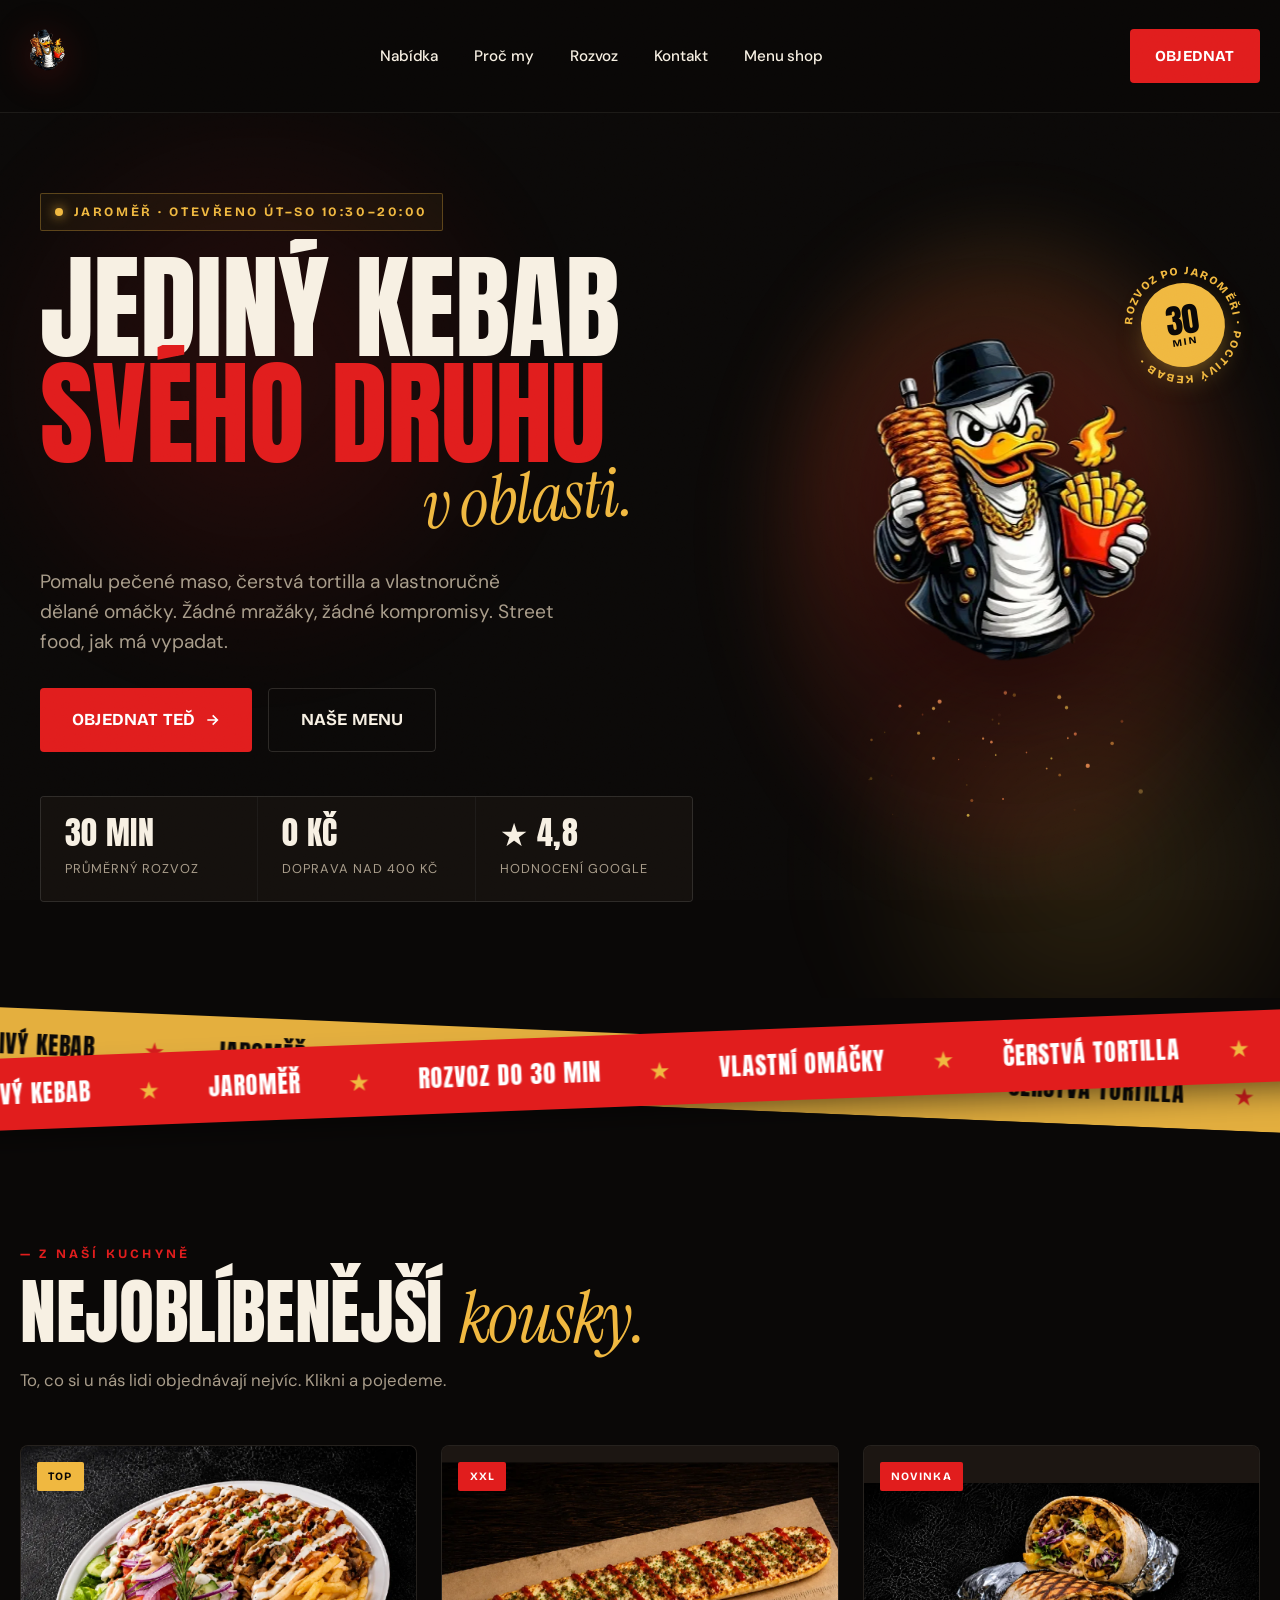
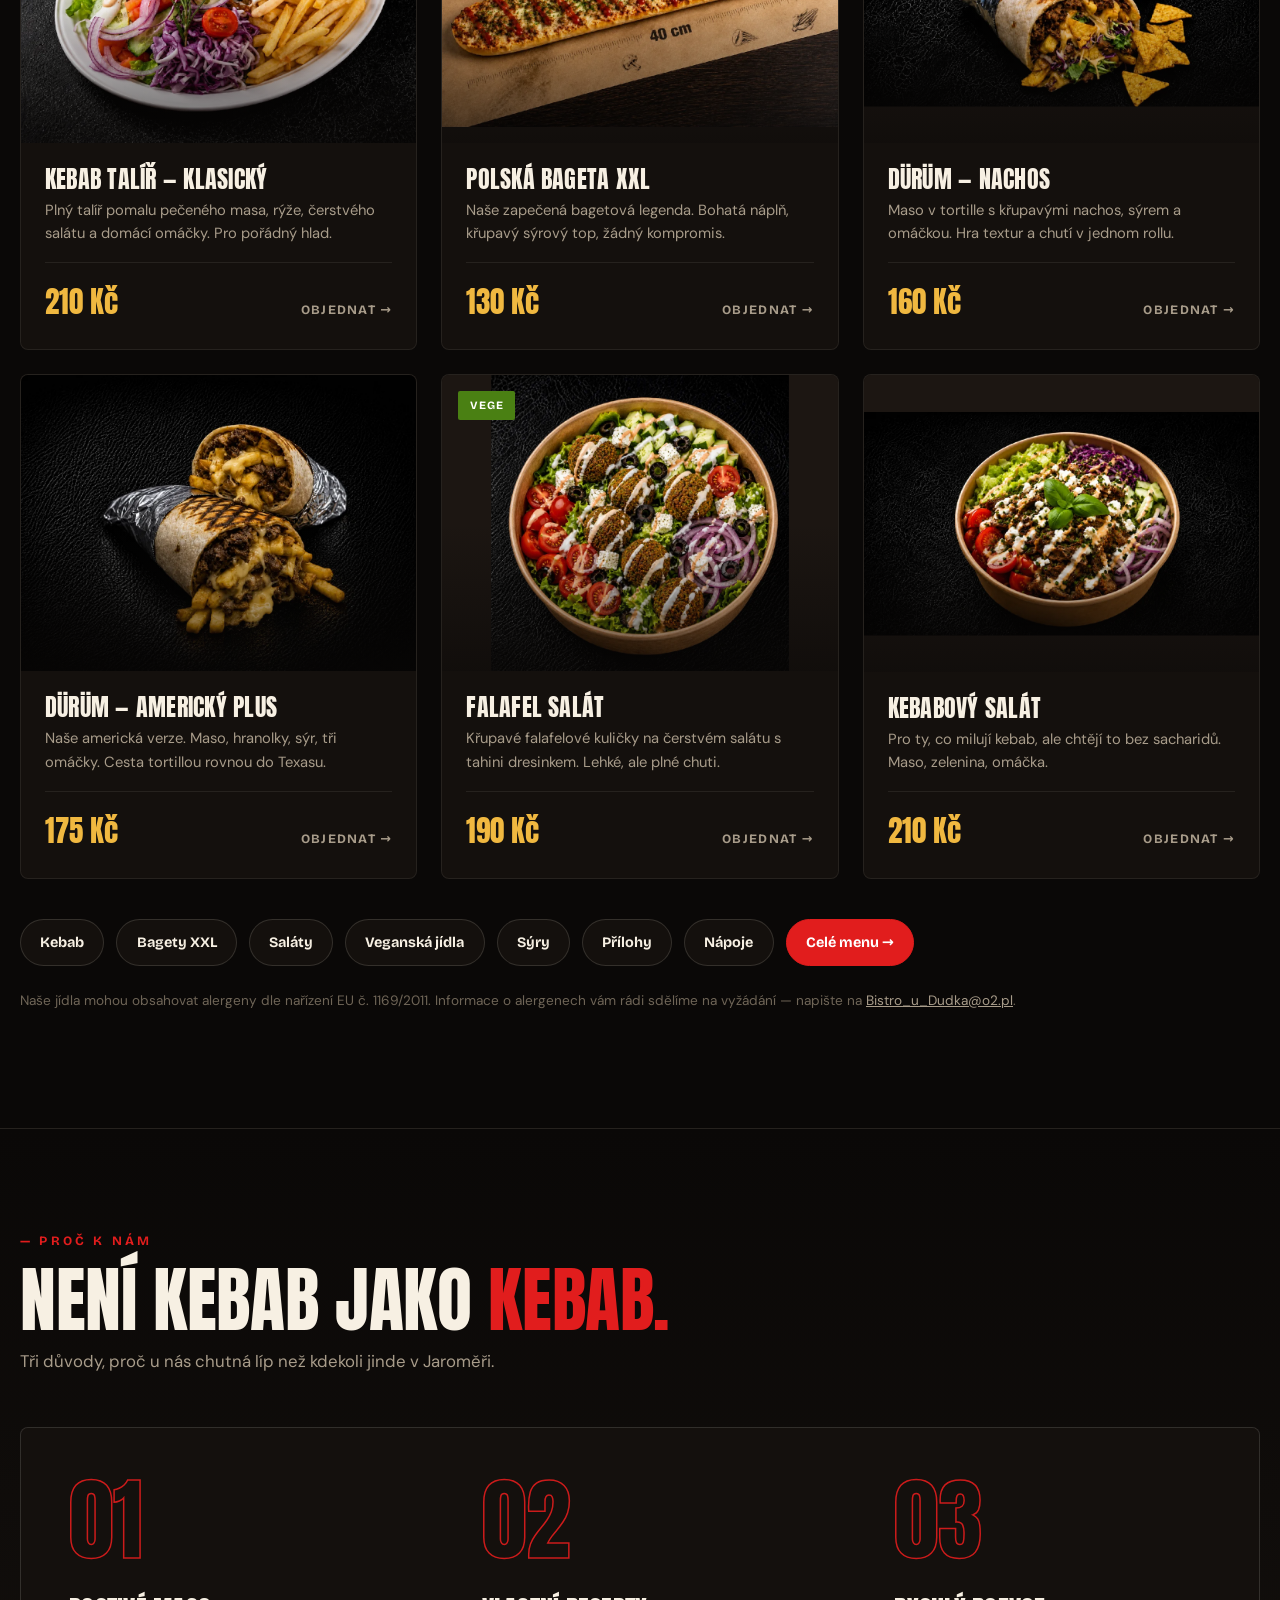
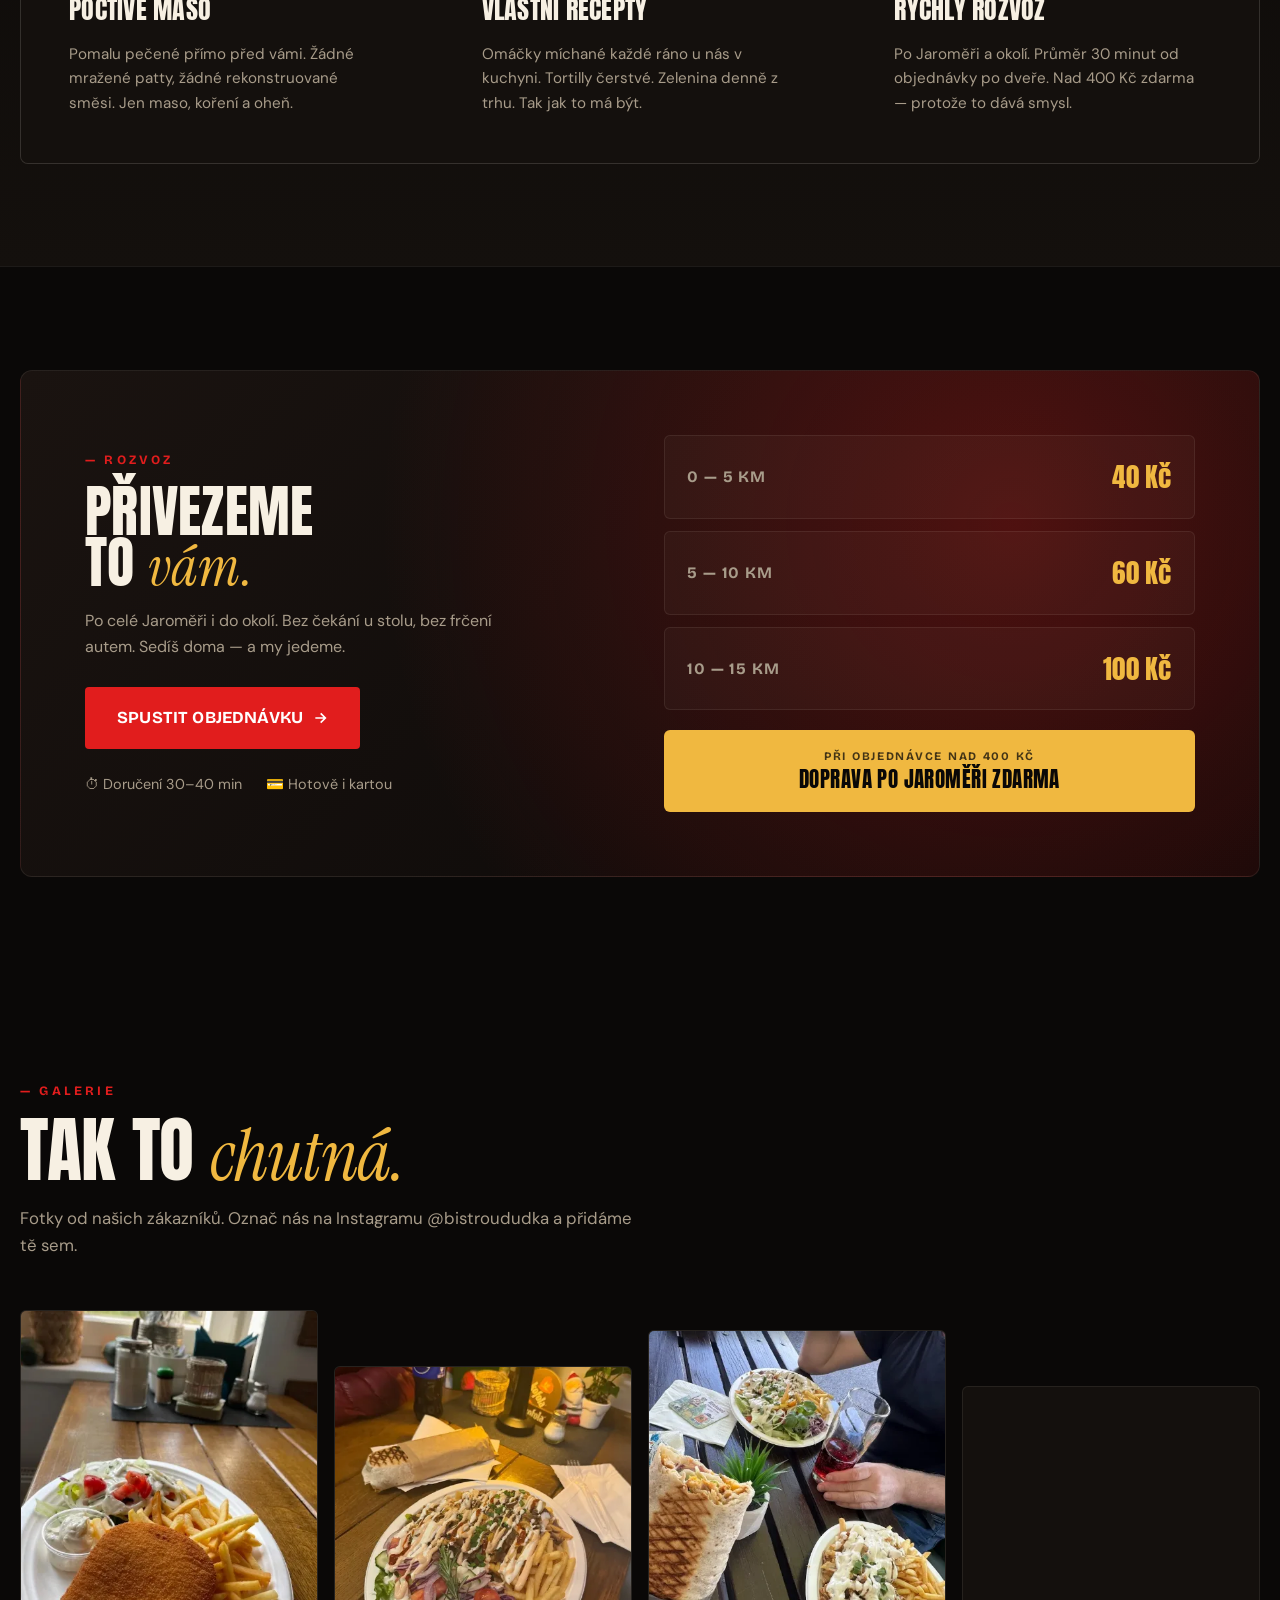
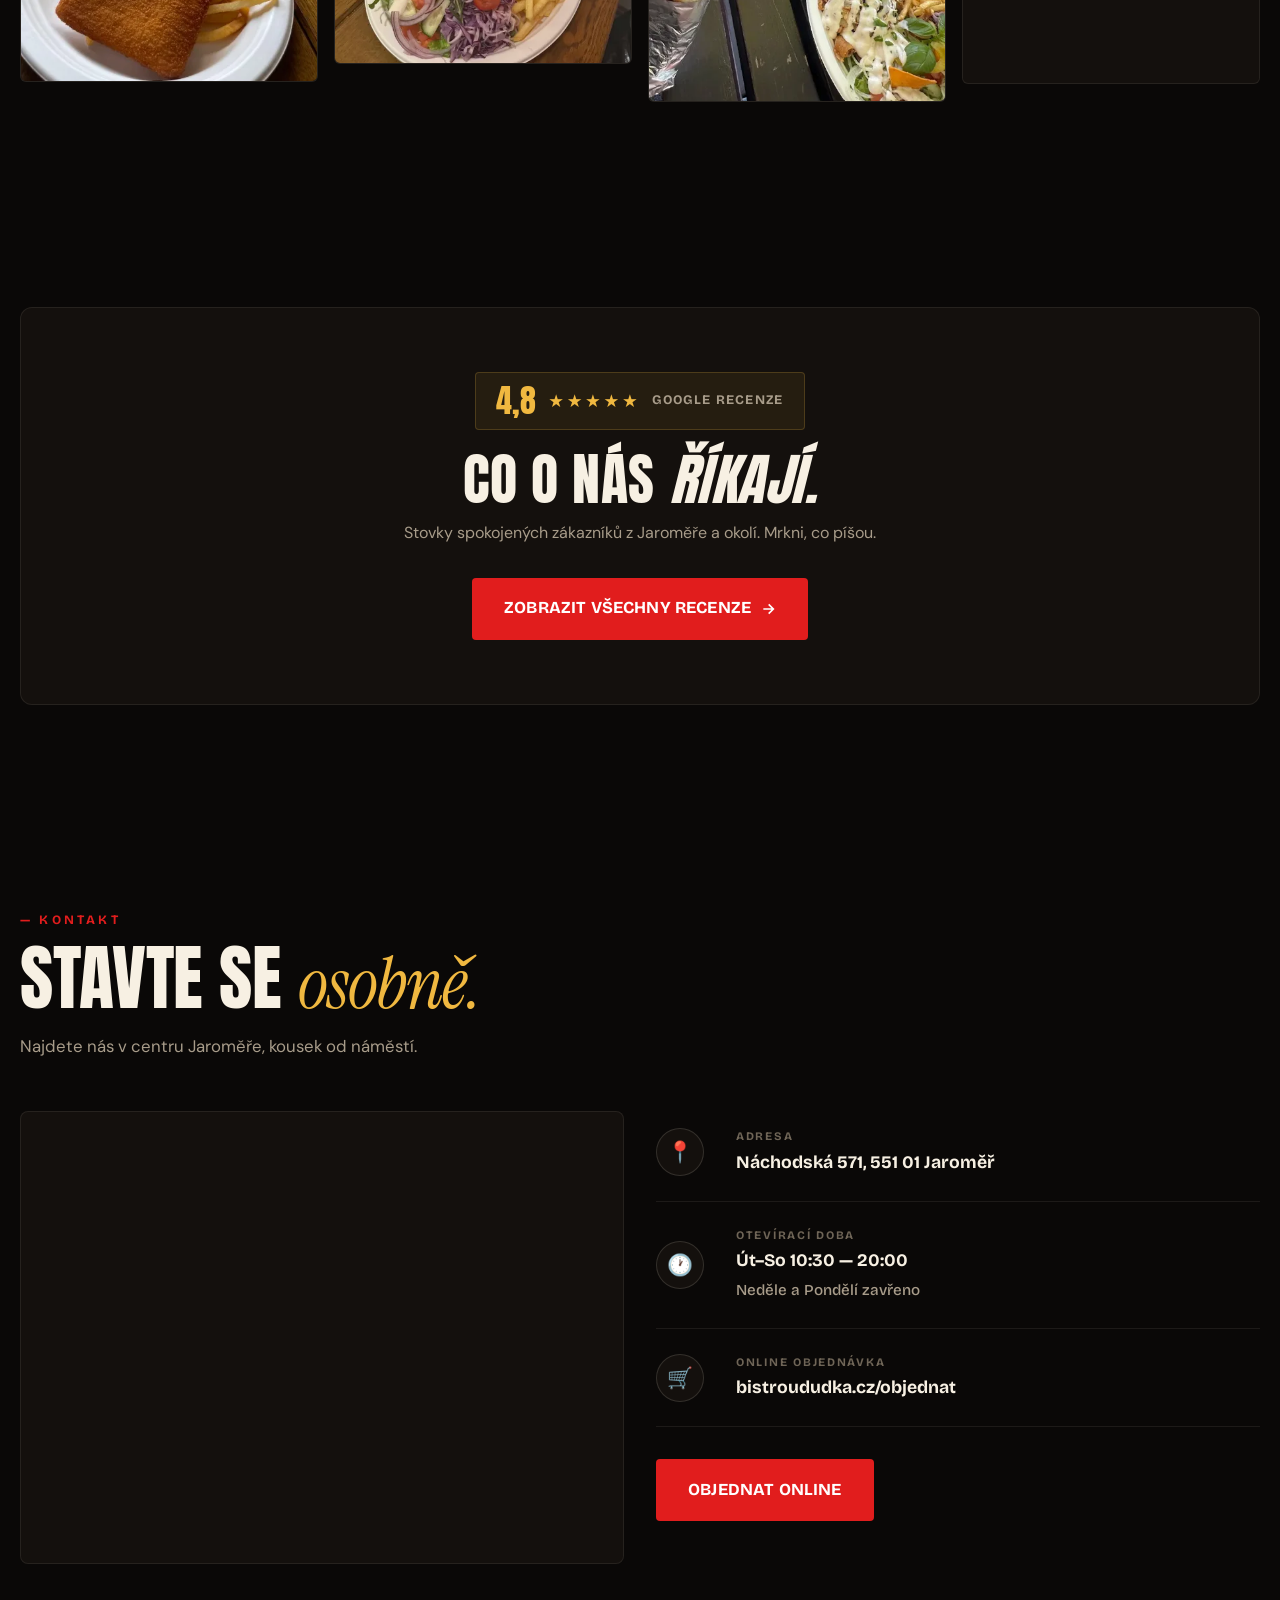
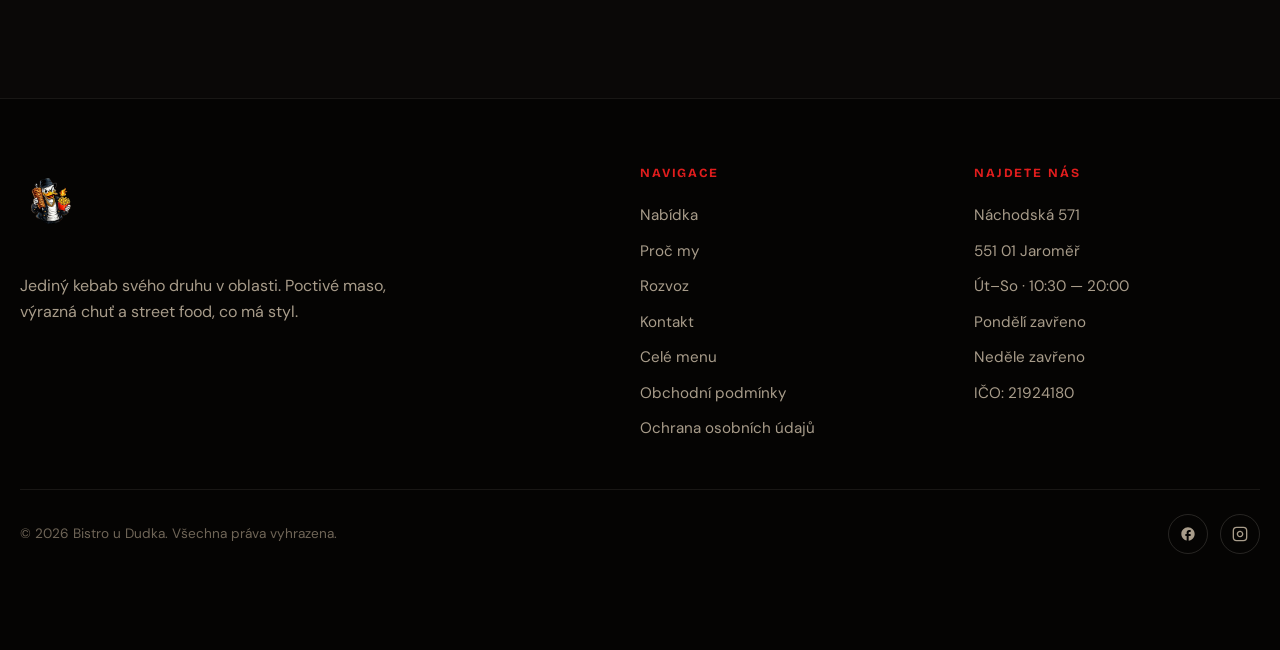
==== commit 5e653019: "Hero: oprava ořezu diakritiky, pozice 'v oblasti.', statistiky, velikost maskota Co-Authored-By: Cla" ====
--- a/index.html
+++ b/index.html
@@ -1010,23 +1010,24 @@
     .hero { min-height: min(calc(100svh - 90px), 860px); display: flex; align-items: center; }
     .hero > .container { width: min(1240px, 100% - 5rem); }
     .hero-grid { grid-template-columns: 1.15fr .85fr; }
-    .hero-mascot { max-width: 520px; }
-  }
-  .hero-title { position: relative; margin: 1.6rem 0 2.1rem !important; }
-  .hero-title .ln { display: block; overflow: hidden; padding-bottom: .04em; margin-bottom: -.04em; }
+    .hero-mascot { width: 100%; max-width: 470px; }
+  }
+  .hero h1.hero-title { position: relative; width: max-content; max-width: 100%; margin: 1.6rem 0 2.1rem; }
+  .hero-title .ln { display: block; overflow: hidden; padding: .16em .05em .04em 0; margin: -.16em 0 -.04em; }
   .hero-title .ln > span { display: block; transform: translateY(105%); transition: transform 1.1s var(--ease-out); }
   .hero-title .ln + .ln > span { transition-delay: .09s; }
-  .hero-title .accent {
-    display: block; width: max-content; margin: -.08em 0 0 auto; margin-right: 6%;
-    font-size: .62em !important; line-height: 1;
+  .hero h1.hero-title .accent {
+    display: block; width: max-content; margin: -.02em -.1em 0 auto;
+    font-size: .6em; line-height: 1;
     opacity: 0; transform: translateY(.3em) rotate(-4deg) !important;
     transition: opacity .9s .35s ease, transform 1.1s .35s var(--ease-out);
   }
   .is-loaded .hero-title .ln > span { transform: none; }
-  .is-loaded .hero-title .accent { opacity: 1; transform: rotate(-4deg) !important; }
+  .is-loaded .hero h1.hero-title .accent { opacity: 1; transform: rotate(-4deg) !important; }
   .hero-lead { max-width: 40ch !important; }
-  .hero-stats { margin-top: 2.75rem !important; max-width: 560px; }
+  .hero-stats { margin-top: 2.75rem !important; }
   .hero-stat strong { font-variant-numeric: tabular-nums; }
+  .hero-stat strong span { all: unset; font: inherit; color: inherit; letter-spacing: inherit; }
 
   /* maskot + badge + jiskry */
   .hero-mascot { perspective: 900px; }
